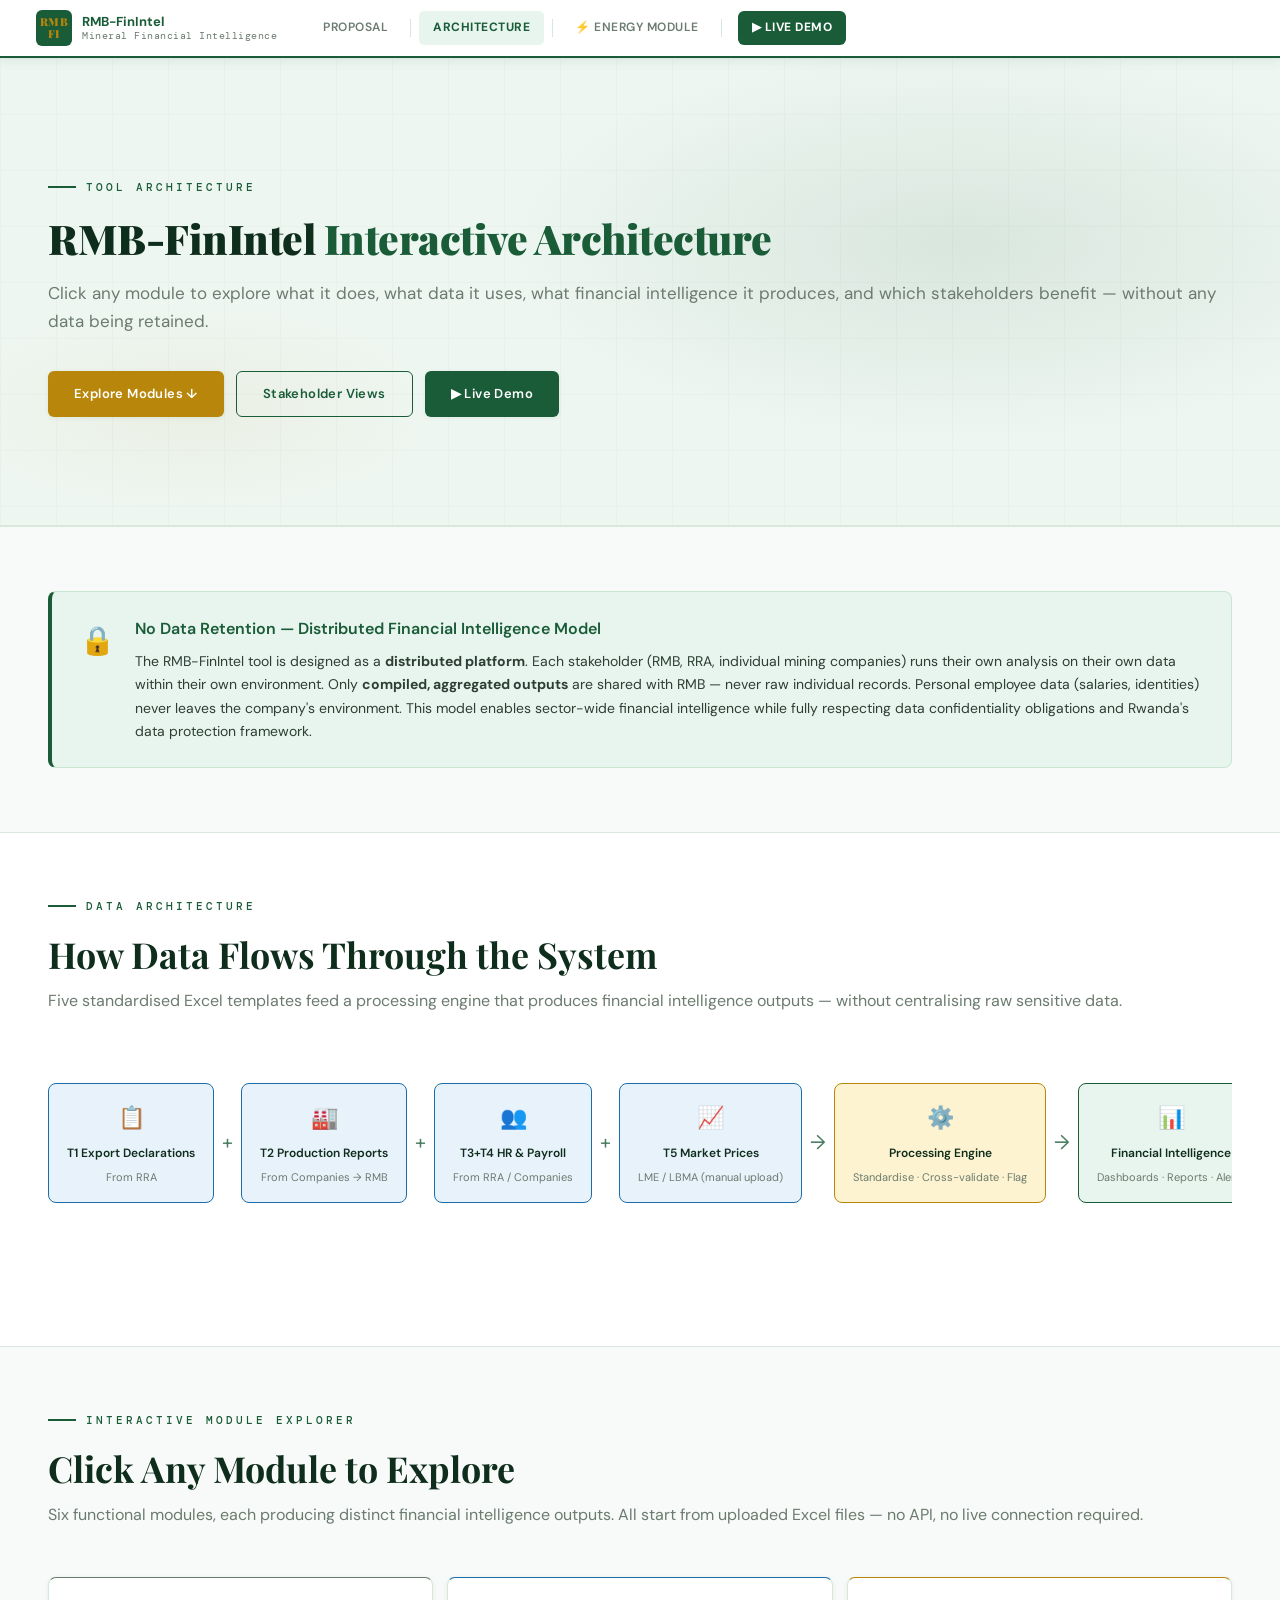
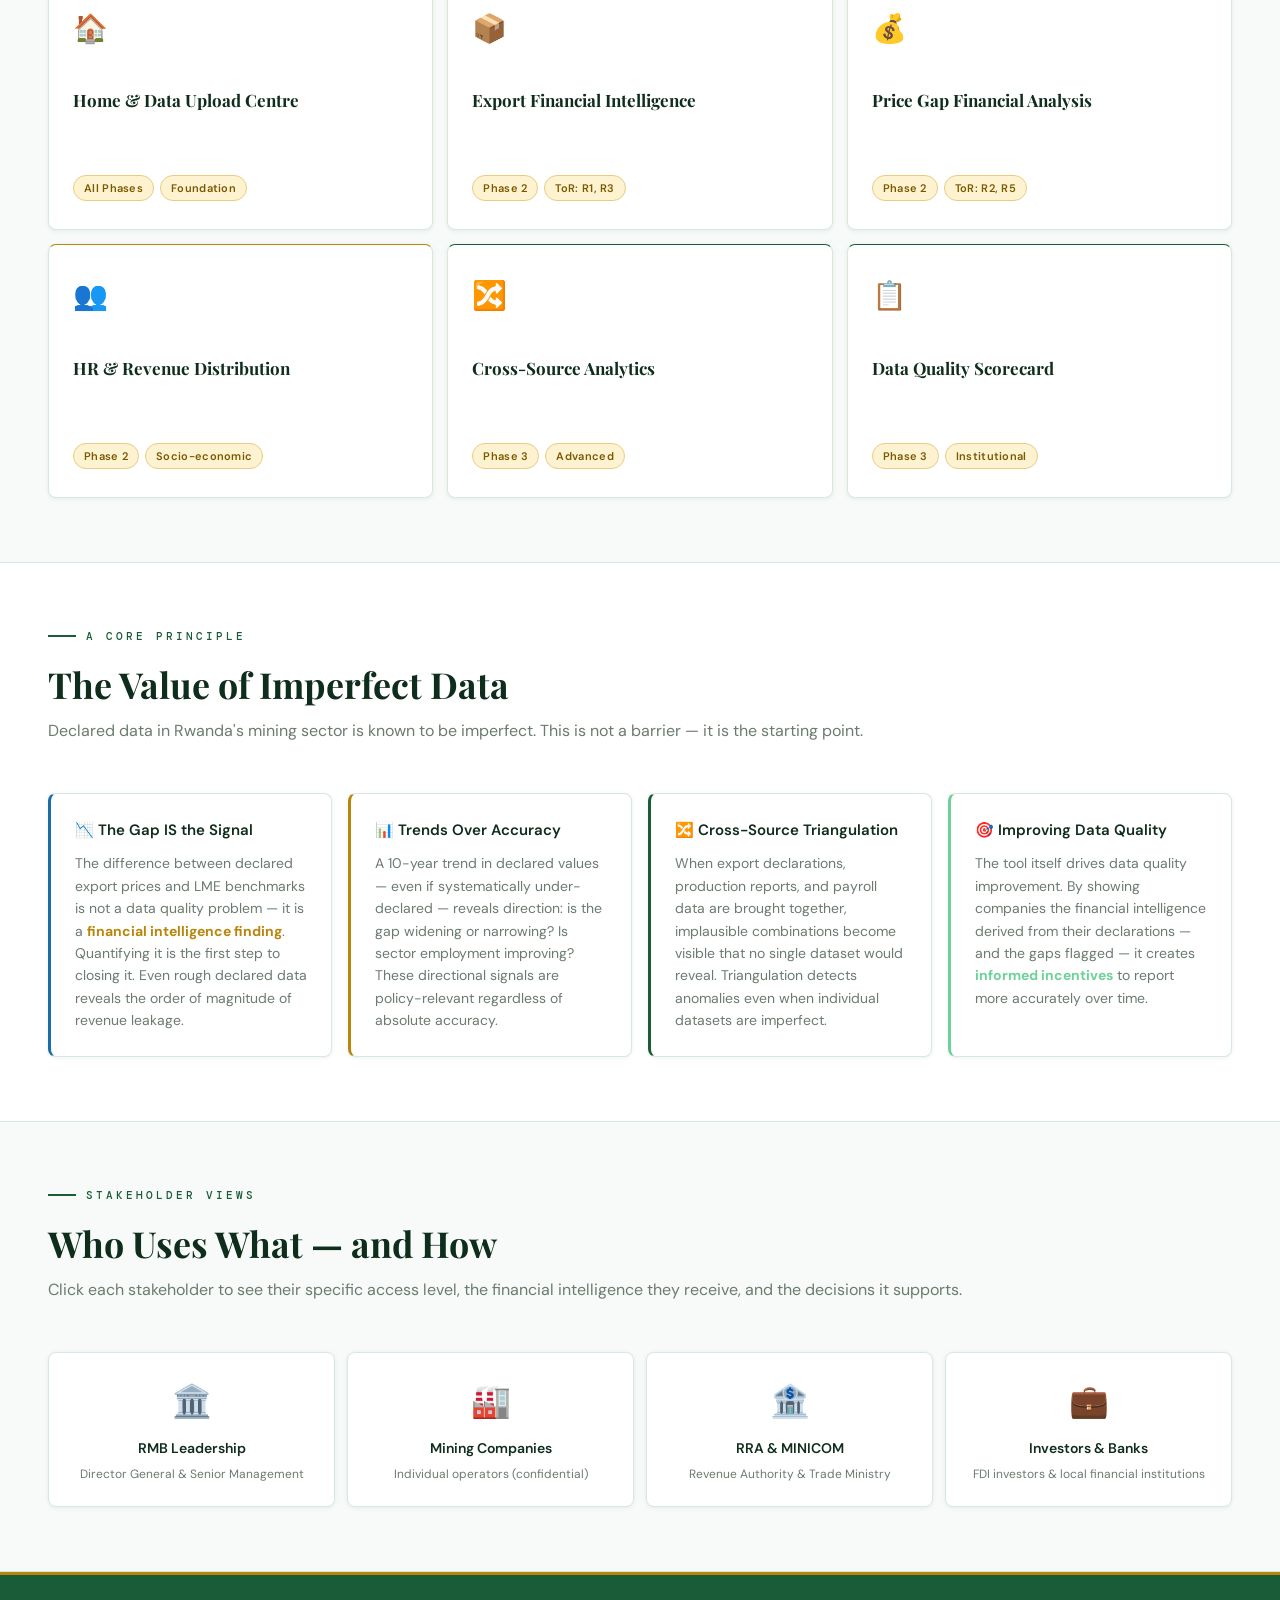
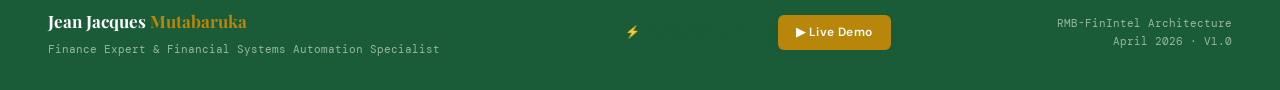
==== architecture.html @ bd7ffb4a "Add files via upload" ====
<!DOCTYPE html>
<html lang="en">
<head>
<meta charset="UTF-8">
<meta name="viewport" content="width=device-width, initial-scale=1.0">
<title>RMB-FinIntel — Tool Architecture</title>
<link rel="stylesheet" href="shared.css">
<style>
/* ── MODULE BRICKS ── */
.arch-intro { max-width: 700px; }
.modules-grid { display: grid; grid-template-columns: repeat(3,1fr); gap: 14px; }
.mod-brick {
  background: rgba(255,255,255,0.03);
  border: 1.5px solid rgba(255,255,255,0.08);
  border-radius: var(--radius); padding: 28px 24px;
  cursor: pointer; transition: all 0.25s; position: relative; overflow: hidden;
  border-top: 3px solid transparent;
}
.mod-brick:hover, .mod-brick.active {
  background: rgba(255,255,255,0.07);
  transform: translateY(-3px);
  box-shadow: 0 8px 28px rgba(0,0,0,0.3);
}
.mod-brick.active { border-color: var(--gold); border-top-color: var(--gold); }
.mod-brick .mod-icon { font-size: 28px; margin-bottom: 14px; display: block; }
.mod-brick .mod-num { font-family: var(--font-m); font-size: 10px; letter-spacing: 2px; color: rgba(255,255,255,0.35); margin-bottom: 8px; }
.mod-brick .mod-name { font-family: var(--font-d); font-size: 17px; font-weight: 700; margin-bottom: 10px; line-height: 1.2; }
.mod-brick .mod-short { font-size: 13px; color: rgba(255,255,255,0.55); line-height: 1.55; }
.mod-brick .mod-tags { display: flex; gap: 6px; flex-wrap: wrap; margin-top: 14px; }
/* phase colour tops */
.mod-brick.ph0 { border-top-color: var(--grey); }
.mod-brick.ph1 { border-top-color: #1B6CA8; }
.mod-brick.ph2 { border-top-color: var(--gold); }
.mod-brick.ph3 { border-top-color: var(--g-deep); }
.mod-brick.ph0:hover,.mod-brick.ph0.active { border-color: var(--grey); }
.mod-brick.ph1:hover,.mod-brick.ph1.active { border-color: #1B6CA8; }
.mod-brick.ph2:hover,.mod-brick.ph2.active { border-color: var(--gold); }
.mod-brick.ph3:hover,.mod-brick.ph3.active { border-color: var(--g-deep); }

/* Detail panel */
.detail-panel {
  background: rgba(255,255,255,0.04);
  border: 1px solid rgba(200,150,10,0.2);
  border-radius: var(--radius);
  padding: 36px 40px;
  margin-top: 20px;
  transition: all 0.3s;
  display: none;
}
.detail-panel.visible { display: block; animation: fadeIn 0.3s ease; }
.dp-header { display: flex; align-items: flex-start; gap: 20px; margin-bottom: 28px; }
.dp-icon { font-size: 40px; flex-shrink: 0; }
.dp-title-block {}
.dp-title { font-family: var(--font-d); font-size: 24px; font-weight: 700; margin-bottom: 6px; }
.dp-subtitle { font-size: 14px; color: rgba(255,255,255,0.5); }
.dp-grid { display: grid; grid-template-columns: 1fr 1fr; gap: 20px; margin-bottom: 24px; }
.dp-box { background: rgba(255,255,255,0.04); border-radius: 6px; padding: 20px; }
.dp-box-title { font-family: var(--font-m); font-size: 11px; letter-spacing: 1.5px; text-transform: uppercase; color: var(--gold); margin-bottom: 12px; }
.dp-box ul { list-style: none; }
.dp-box ul li { font-size: 14px; color: rgba(255,255,255,0.7); padding: 5px 0; border-bottom: 1px solid rgba(255,255,255,0.05); line-height: 1.5; }
.dp-box ul li::before { content: '→'; color: var(--gold); margin-right: 8px; font-size: 12px; }
.dp-box ul li:last-child { border: none; }
.dp-insight {
  background: rgba(200,150,10,0.08);
  border: 1px solid rgba(200,150,10,0.2);
  border-radius: 6px; padding: 18px 20px;
  font-size: 14px; line-height: 1.65; color: rgba(255,255,255,0.8);
  margin-bottom: 16px;
}
.dp-insight strong { color: var(--gold); }
.dp-accuracy-note {
  background: rgba(27,108,168,0.1);
  border: 1px solid rgba(27,108,168,0.25);
  border-radius: 6px; padding: 16px 20px;
  font-size: 13px; line-height: 1.6; color: rgba(255,255,255,0.7);
}
.dp-accuracy-note strong { color: #7EC8F0; }

/* Stakeholder section */
.stakeholders { display: grid; grid-template-columns: repeat(4,1fr); gap: 12px; margin-top: 40px; }
.sh-card {
  background: rgba(255,255,255,0.03);
  border: 1px solid rgba(255,255,255,0.07);
  border-radius: var(--radius); padding: 22px 18px;
  cursor: pointer; transition: all 0.22s; text-align: center;
}
.sh-card:hover { background: rgba(255,255,255,0.07); border-color: rgba(255,255,255,0.15); transform: translateY(-2px); }
.sh-card.sh-active { border-color: var(--gold); background: rgba(200,150,10,0.06); }
.sh-icon { font-size: 32px; margin-bottom: 10px; }
.sh-name { font-size: 14px; font-weight: 600; margin-bottom: 6px; }
.sh-role { font-size: 12px; color: rgba(255,255,255,0.45); line-height: 1.45; }
.sh-detail {
  display: none; margin-top: 16px;
  background: rgba(255,255,255,0.04);
  border: 1px solid rgba(255,255,255,0.08);
  border-radius: var(--radius); padding: 24px 28px;
}
.sh-detail.visible { display: grid; grid-template-columns: 1fr 1fr; gap: 20px; animation: fadeIn 0.3s; }
.sh-detail-box { }
.sh-detail-title { font-family: var(--font-m); font-size: 11px; letter-spacing: 1.5px; text-transform: uppercase; color: rgba(255,255,255,0.4); margin-bottom: 10px; }
.sh-detail-list { list-style: none; }
.sh-detail-list li { font-size: 14px; color: rgba(255,255,255,0.72); padding: 5px 0; border-bottom: 1px solid rgba(255,255,255,0.05); }
.sh-detail-list li::before { content: '✓'; color: #6FD19A; margin-right: 8px; font-size: 12px; }
.sh-detail-list li:last-child { border: none; }

/* No data retention banner */
.no-retention {
  background: linear-gradient(135deg, rgba(26,92,56,0.2) 0%, rgba(200,150,10,0.08) 100%);
  border: 1px solid rgba(26,92,56,0.4);
  border-left: 4px solid #6FD19A;
  border-radius: var(--radius); padding: 24px 28px;
  display: flex; gap: 20px; align-items: flex-start;
}
.nr-icon { font-size: 28px; flex-shrink: 0; margin-top: 2px; }
.nr-title { font-size: 16px; font-weight: 600; margin-bottom: 8px; color: #6FD19A; }
.nr-text { font-size: 14px; color: rgba(255,255,255,0.72); line-height: 1.65; }

/* Data flow diagram */
.flow-diagram {
  display: flex; align-items: center; gap: 0;
  overflow-x: auto; padding: 20px 0;
}
.flow-node {
  background: rgba(255,255,255,0.04);
  border: 1px solid rgba(255,255,255,0.1);
  border-radius: var(--radius); padding: 16px 18px;
  text-align: center; min-width: 130px; flex-shrink: 0;
  cursor: default;
}
.flow-node.fn-source { border-color: #1B6CA8; background: rgba(27,108,168,0.1); }
.flow-node.fn-engine { border-color: var(--gold); background: rgba(200,150,10,0.1); }
.flow-node.fn-output { border-color: var(--g-deep); background: rgba(26,92,56,0.15); }
.flow-node .fn-icon { font-size: 22px; margin-bottom: 8px; }
.flow-node .fn-label { font-size: 12px; font-weight: 600; margin-bottom: 4px; }
.flow-node .fn-sub { font-size: 11px; color: rgba(255,255,255,0.45); }
.flow-arrow { font-size: 20px; color: var(--gold); padding: 0 8px; flex-shrink: 0; opacity: 0.6; }

@media(max-width:860px){
  .modules-grid{grid-template-columns:1fr 1fr;}
  .dp-grid{grid-template-columns:1fr;}
  .stakeholders{grid-template-columns:1fr 1fr;}
  .sh-detail.visible{grid-template-columns:1fr;}
}
@media(max-width:560px){
  .modules-grid{grid-template-columns:1fr;}
  .stakeholders{grid-template-columns:1fr 1fr;}
}

/* Light theme overrides */
.mod-brick { background: #FFFFFF; border: 1.5px solid var(--border-lt); box-shadow: var(--shadow-sm); }
.mod-brick:hover, .mod-brick.active { background: var(--g-xpale); box-shadow: var(--shadow-md); }
.mod-brick.ph0 { border-top-color: var(--text-muted); }
.mod-brick.ph1 { border-top-color: var(--blue); }
.mod-brick.ph2 { border-top-color: var(--gold); }
.mod-brick.ph3 { border-top-color: var(--g-deep); }
.mod-brick.ph1.active, .mod-brick.ph1:hover { border-color: var(--blue); }
.mod-brick.ph2.active, .mod-brick.ph2:hover { border-color: var(--gold); }
.mod-brick.ph3.active, .mod-brick.ph3:hover { border-color: var(--g-deep); }
.mod-num { color: var(--text-light); }
.mod-name { color: var(--text-head); }
.mod-short { color: var(--text-muted); }
.detail-panel { background: #FFFFFF; border: 1px solid var(--border-md); box-shadow: var(--shadow-md); }
.dp-title { color: var(--text-head); }
.dp-subtitle { color: var(--text-muted); }
.dp-box { background: var(--surface-1); }
.dp-box-title { color: var(--g-deep); }
.dp-box ul li { color: var(--text-body); border-bottom: 1px solid var(--border-lt); }
.dp-box ul li::before { color: var(--g-deep); }
.dp-insight { background: var(--gold-pale); border: 1px solid #E8CC80; color: var(--text-body); }
.dp-insight strong { color: #7A5800; }
.dp-accuracy-note { background: var(--blue-lt); border: 1px solid #B8D4EE; color: var(--text-body); }
.dp-accuracy-note strong { color: var(--blue); }
.sh-card { background: #FFFFFF; border: 1px solid var(--border-lt); box-shadow: var(--shadow-sm); }
.sh-card:hover { background: var(--g-xpale); border-color: var(--g-lt); }
.sh-card.sh-active { border-color: var(--g-deep); background: var(--g-pale); }
.sh-name { color: var(--text-head); }
.sh-role { color: var(--text-muted); }
.sh-detail { background: #FFFFFF; border: 1px solid var(--border-md); box-shadow: var(--shadow-md); }
.sh-detail-title { color: var(--text-muted); }
.sh-detail-list li { color: var(--text-body); border-bottom: 1px solid var(--border-lt); }
.sh-detail-list li::before { color: var(--g-deep); }
.no-retention { background: var(--g-pale); border: 1px solid var(--g-lt); border-left: 4px solid var(--g-deep); }
.nr-title { color: var(--g-deep); }
.nr-text { color: var(--text-body); }
.flow-node { background: #FFFFFF; border: 1px solid var(--border-lt); }
.flow-node.fn-source { border-color: var(--blue); background: var(--blue-lt); }
.flow-node.fn-engine { border-color: var(--gold); background: var(--gold-lt); }
.flow-node.fn-output { border-color: var(--g-deep); background: var(--g-pale); }
.flow-node .fn-label { color: var(--text-head); }
.flow-node .fn-sub { color: var(--text-muted); }
.flow-arrow { color: var(--g-deep); opacity: 0.8; }
.int-step { background: #FFFFFF; border: 1px solid var(--border-lt); }
.int-step:hover { background: var(--g-xpale); }
.int-step-num { color: var(--g-deep); }
.int-step-title { color: var(--text-head); }
.int-step-desc { color: var(--text-muted); }

</style>
</head>
<body>

<nav class="rmb-nav">
  <div class="nav-logo-block">
    <div class="nav-logo">RMB<br>FI</div>
    <div class="nav-brand-text">
      <div class="nav-brand-main">RMB-FinIntel</div>
      <div class="nav-brand-sub">Mineral Financial Intelligence</div>
    </div>
  </div>
  <div class="nav-links">
    <a href="index.html">Proposal</a>
    <div class="nav-divider"></div>
    <a href="architecture.html" class="active">Architecture</a>
    <div class="nav-divider"></div>
    <a href="energy.html">⚡ Energy Module</a>
    <div class="nav-divider"></div>
    <a href="demo.html" class="nav-demo">▶ Live Demo</a>
  </div>
</nav>

<div class="page-wrap">

<!-- HERO -->
<div class="hero" style="min-height:52vh">
  <div class="hero-bg-mesh"></div>
  <div class="hero-grid"></div>
  <div class="hero-content">
    <div class="eyebrow fade-up au-1">Tool Architecture</div>
    <h1 class="hero-title fade-up au-2">RMB-FinIntel <span class="accent">Interactive Architecture</span></h1>
    <p class="hero-lead fade-up au-3">Click any module to explore what it does, what data it uses, what financial intelligence it produces, and which stakeholders benefit — without any data being retained.</p>
    <div style="display:flex;gap:12px;flex-wrap:wrap" class="fade-up au-4">
      <a href="#modules" class="btn btn-gold">Explore Modules ↓</a>
      <a href="#stakeholders" class="btn btn-outline">Stakeholder Views</a>
      <a href="demo.html" class="btn btn-green">▶ Live Demo</a>
    </div>
  </div>
</div>

<!-- NO DATA RETENTION PRINCIPLE -->
<section class="section section-alt" id="principle">
  <div class="no-retention">
    <div class="nr-icon">🔒</div>
    <div>
      <div class="nr-title">No Data Retention — Distributed Financial Intelligence Model</div>
      <div class="nr-text">The RMB-FinIntel tool is designed as a <strong>distributed platform</strong>. Each stakeholder (RMB, RRA, individual mining companies) runs their own analysis on their own data within their own environment. Only <strong>compiled, aggregated outputs</strong> are shared with RMB — never raw individual records. Personal employee data (salaries, identities) never leaves the company's environment. This model enables sector-wide financial intelligence while fully respecting data confidentiality obligations and Rwanda's data protection framework.</div>
    </div>
  </div>
</section>

<!-- DATA FLOW -->
<section class="section" id="dataflow">
  <div class="eyebrow">Data Architecture</div>
  <h2 class="section-title">How Data Flows Through the System</h2>
  <p class="section-lead">Five standardised Excel templates feed a processing engine that produces financial intelligence outputs — without centralising raw sensitive data.</p>
  <div class="flow-diagram">
    <div class="flow-node fn-source"><div class="fn-icon">📋</div><div class="fn-label">T1 Export Declarations</div><div class="fn-sub">From RRA</div></div>
    <div class="flow-arrow">+</div>
    <div class="flow-node fn-source"><div class="fn-icon">🏭</div><div class="fn-label">T2 Production Reports</div><div class="fn-sub">From Companies → RMB</div></div>
    <div class="flow-arrow">+</div>
    <div class="flow-node fn-source"><div class="fn-icon">👥</div><div class="fn-label">T3+T4 HR & Payroll</div><div class="fn-sub">From RRA / Companies</div></div>
    <div class="flow-arrow">+</div>
    <div class="flow-node fn-source"><div class="fn-icon">📈</div><div class="fn-label">T5 Market Prices</div><div class="fn-sub">LME / LBMA (manual upload)</div></div>
    <div class="flow-arrow">→</div>
    <div class="flow-node fn-engine"><div class="fn-icon">⚙️</div><div class="fn-label">Processing Engine</div><div class="fn-sub">Standardise · Cross-validate · Flag</div></div>
    <div class="flow-arrow">→</div>
    <div class="flow-node fn-output"><div class="fn-icon">📊</div><div class="fn-label">Financial Intelligence</div><div class="fn-sub">Dashboards · Reports · Alerts</div></div>
  </div>
  <p style="margin-top:16px;font-size:13px;color:rgba(255,255,255,0.4);font-family:var(--font-m)">Note: Data is accepted as declared — including known inaccuracies. The gap between declared and estimated values is itself a key financial intelligence signal.</p>
</section>

<!-- MODULES -->
<section class="section section-alt" id="modules">
  <div class="eyebrow">Interactive Module Explorer</div>
  <h2 class="section-title">Click Any Module to Explore</h2>
  <p class="section-lead">Six functional modules, each producing distinct financial intelligence outputs. All start from uploaded Excel files — no API, no live connection required.</p>

  <div class="modules-grid" id="mod-grid"></div>
  <div class="detail-panel" id="detail-panel">
    <div class="dp-header">
      <div class="dp-icon" id="dp-icon"></div>
      <div class="dp-title-block">
        <div class="dp-title" id="dp-title"></div>
        <div class="dp-subtitle" id="dp-subtitle"></div>
      </div>
    </div>
    <div class="dp-insight" id="dp-insight"></div>
    <div class="dp-grid" id="dp-grid"></div>
    <div class="dp-accuracy-note" id="dp-accuracy"></div>
  </div>
</section>

<!-- IMPERFECT DATA VALUE -->
<section class="section" id="imperfect">
  <div class="eyebrow">A Core Principle</div>
  <h2 class="section-title">The Value of Imperfect Data</h2>
  <p class="section-lead">Declared data in Rwanda's mining sector is known to be imperfect. This is not a barrier — it is the starting point.</p>
  <div style="display:grid;grid-template-columns:repeat(auto-fill,minmax(280px,1fr));gap:16px">
    <div class="card" style="border-left:3px solid #1B6CA8">
      <div class="card-title">📉 The Gap IS the Signal</div>
      <div class="card-body">The difference between declared export prices and LME benchmarks is not a data quality problem — it is a <strong style="color:var(--gold)">financial intelligence finding</strong>. Quantifying it is the first step to closing it. Even rough declared data reveals the order of magnitude of revenue leakage.</div>
    </div>
    <div class="card" style="border-left:3px solid var(--gold)">
      <div class="card-title">📊 Trends Over Accuracy</div>
      <div class="card-body">A 10-year trend in declared values — even if systematically under-declared — reveals direction: is the gap widening or narrowing? Is sector employment improving? These directional signals are policy-relevant regardless of absolute accuracy.</div>
    </div>
    <div class="card" style="border-left:3px solid var(--g-deep)">
      <div class="card-title">🔀 Cross-Source Triangulation</div>
      <div class="card-body">When export declarations, production reports, and payroll data are brought together, implausible combinations become visible that no single dataset would reveal. Triangulation detects anomalies even when individual datasets are imperfect.</div>
    </div>
    <div class="card" style="border-left:3px solid #6FD19A">
      <div class="card-title">🎯 Improving Data Quality</div>
      <div class="card-body">The tool itself drives data quality improvement. By showing companies the financial intelligence derived from their declarations — and the gaps flagged — it creates <strong style="color:#6FD19A">informed incentives</strong> to report more accurately over time.</div>
    </div>
  </div>
</section>

<!-- STAKEHOLDERS -->
<section class="section section-alt" id="stakeholders">
  <div class="eyebrow">Stakeholder Views</div>
  <h2 class="section-title">Who Uses What — and How</h2>
  <p class="section-lead">Click each stakeholder to see their specific access level, the financial intelligence they receive, and the decisions it supports.</p>
  <div class="stakeholders" id="sh-grid"></div>
  <div class="sh-detail" id="sh-detail"></div>
</section>

<!-- FOOTER -->
<footer class="rmb-footer">
  <div>
    <div class="footer-brand">Jean Jacques <span>Mutabaruka</span></div>
    <div class="footer-meta" style="margin-top:5px">Finance Expert &amp; Financial Systems Automation Specialist</div>
  </div>
  <div style="display:flex;gap:12px;align-items:center;flex-wrap:wrap">
    <a href="energy.html" class="btn btn-outline" style="font-size:12px;padding:8px 18px">⚡ Energy Module →</a>
    <a href="demo.html" class="btn btn-gold" style="font-size:12px;padding:8px 18px">▶ Live Demo</a>
  </div>
  <div class="footer-meta" style="text-align:right">RMB-FinIntel Architecture<br>April 2026 · V1.0</div>
</footer>
</div>

<script>
// ── MODULE DATA ──
const modules = [
  {
    id:'m0', ph:'ph0', icon:'🏠', num:'MODULE 0', name:'Home & Data Upload Centre', short:'Control panel — upload templates, configure salary bands, load demo data',
    tags:['All Phases','Foundation'],
    subtitle:'The gateway to all financial intelligence — validate your data before any analysis begins',
    insight:'<strong>Why this matters:</strong> A structured upload centre with immediate validation transforms ad-hoc data sharing into a disciplined, auditable process. Every dataset uploaded generates a validation report — creating an institutional record of data quality over time.',
    tasks:['5 standardised Excel template uploaders (T1–T5)','Immediate column validation and date format checking','Salary band configuration table (dynamic per year)','Session summary: companies detected, date range, completeness %','🧪 Load Demo Data — full tool explorable without real files'],
    outputs:['Validation status per template (✅/⚠️/❌)','Data completeness scorecard','Session summary dashboard'],
    accuracy:'<strong>Data quality principle:</strong> The tool accepts data as declared. Validation checks structure and format — not the accuracy of values. Inaccurate but structured data is processed and its imperfections are surfaced as financial intelligence signals in subsequent modules.'
  },
  {
    id:'m1', ph:'ph1', icon:'📦', num:'MODULE 1', name:'Export Financial Intelligence', short:'10-year volume & value trends, destination analysis, production vs. export reconciliation',
    tags:['Phase 2','ToR: R1, R3'],
    subtitle:'Track what Rwanda exports, to whom, at what value — and spot what does not add up',
    insight:'<strong>Key financial intelligence:</strong> By aggregating declared export shipments over 10 years, this module reveals structural patterns invisible in any single year — concentration risk (too dependent on one buyer or market), seasonal anomalies, and the trajectory of export revenues per mineral.',
    tasks:['Volume trend charts by product (monthly, 10-year)','Export value trend with implied unit price calculation','Destination analysis: country concentration (HHI index)','Top 5 buyers per mineral product','Production vs. export reconciliation (gap detection)'],
    outputs:['Export volume & value dashboard','Buyer concentration index per mineral','Production-export gap table (anomaly flag)','10-year trend summary per product'],
    accuracy:'<strong>On declared data:</strong> Export volumes and values are declared by exporters. Under-declaration is common. However, the <em>trend</em> in declared values is still informative — a declining trend in declared unit prices relative to LME is a consistent signal regardless of absolute accuracy.'
  },
  {
    id:'m2', ph:'ph2', icon:'💰', num:'MODULE 2', name:'Price Gap Financial Analysis', short:'Rwanda export price vs. LME/LBMA benchmarks — the revenue leakage detector',
    tags:['Phase 2','ToR: R2, R5'],
    subtitle:'The single most strategic module — quantifies the gap between what Rwanda earns and what it should earn',
    insight:'<strong>Strategic financial intelligence:</strong> For each mineral and each month over 10 years, this module plots Rwanda\'s average declared export price against the LME/LBMA benchmark. The gap area — shaded in amber — represents potential revenue not captured. Even with imperfect declared data, the <em>order of magnitude</em> of this gap informs: royalty calibration, offtake negotiation strategy, and transfer pricing investigation priorities.',
    tasks:['Dual-line chart: Rwanda price vs. LME/LBMA per product','Gap shading (amber) with monthly USD/unit difference','Cumulative revenue impact calculation over selected period','Legitimate deduction modelling (TC/RC, transport, penalties)','Residual unexplained gap trend — the key investigation signal'],
    outputs:['Price gap dashboard per mineral','Monthly gap table with revenue impact estimate','Trend analysis: is the gap narrowing or widening?','Cumulative estimated revenue forgone over 10 years'],
    accuracy:'<strong>On benchmarking:</strong> LME/LBMA prices are loaded via manual Excel upload (T5). The comparison uses declared export values — known to be imperfect. The gap analysis therefore gives a <em>minimum estimate</em> of revenue forgone. The true gap is likely larger. This is explicitly noted in all outputs.'
  },
  {
    id:'m3', ph:'ph2', icon:'👥', num:'MODULE 3', name:'HR & Revenue Distribution', short:'Salary bands, payroll analysis, added-value distribution across the sector',
    tags:['Phase 2','Socio-economic'],
    subtitle:'How mining revenues distribute across workers — and what this tells us about sector quality and inequality',
    insight:'<strong>Policy financial intelligence:</strong> By distributing employees into dynamic salary bands (configurable per year to reflect minimum wage changes), this module reveals: whether sector employment is concentrated in low-pay categories, how much of export revenues flows to employees vs. government vs. residual profit, and whether the sector is improving as an employer over time. These are critical inputs for investment incentive design and social licence policy.',
    tasks:['Dynamic salary band configuration (per-year thresholds)','Employee count distribution by band per year','Gross/net salary, tax, and social security by band','Year-over-year band distribution evolution','Added value waterfall: export revenue → payroll → taxes → residual'],
    outputs:['Salary band distribution dashboard (per year, per company)','Payroll as % of export revenues over time','Revenue distribution waterfall chart','Employment quality index vs. national average','Inequality indicator: top band % of total payroll'],
    accuracy:'<strong>On payroll data:</strong> Declared payroll figures are monthly filings to RRA. They may under-represent informal or contract workers. However, the band distribution of declared employees is sufficient to reveal structural inequality patterns and track improvement over multiple years.'
  },
  {
    id:'m4', ph:'ph3', icon:'🔀', num:'MODULE 4', name:'Cross-Source Analytics', short:'Triangulating export, production, and HR data to surface structural anomalies',
    tags:['Phase 3','Advanced'],
    subtitle:'Where the real financial intelligence emerges — from combining data streams no single dataset can reveal',
    insight:'<strong>Advanced financial intelligence:</strong> When export declarations (T1), production reports (T2), and payroll data (T3) are brought together, implausible combinations become visible. A company declaring 500 tonnes of concentrate exported but only 200 tonnes produced; payroll implying 500 employees at average salary S but headcount declaration showing 200 — these are not definitive fraud indicators, but they are <em>prioritised investigation leads</em>. This module generates a ranked anomaly list.',
    tasks:['Revenue per employee ratio (by company, over time)','Export vs. production reconciliation per company','Payroll-headcount consistency cross-check','Sector concentration index (top 3 companies % of total)','Seasonal export pattern heatmap','Multi-source anomaly flag with confidence score'],
    outputs:['Anomaly report with ranked flags (not accusations — investigation leads)','Company concentration index over time','Seasonal pattern heatmap','Revenue per employee benchmark comparison'],
    accuracy:'<strong>On anomaly flagging:</strong> Flags are generated by statistical rules — values outside 2 standard deviations from peer group or year-on-year change exceeding defined thresholds. Every flag includes a confidence score and explicit note that it requires human investigation before any conclusion.'
  },
  {
    id:'m5', ph:'ph3', icon:'📋', num:'MODULE 5', name:'Data Quality Scorecard', short:'Per-company, per-year data quality grading — tracks improvement over time',
    tags:['Phase 3','Institutional'],
    subtitle:'The tool that makes itself obsolete — by driving systematic improvement in sector data quality',
    insight:'<strong>Institutional financial intelligence:</strong> Perhaps the most institutionally valuable module. By scoring every company\'s submission quality across four dimensions (completeness, internal consistency, cross-source consistency, year-on-year plausibility), this module creates a <em>ranked data quality register</em>. Companies with consistently poor scores become audit priorities. The sector-wide trend in data quality is the ultimate measure of the financial intelligence function\'s institutional impact.',
    tasks:['Completeness score: % of required fields populated','Internal consistency: do totals add up within submission?','Cross-source consistency: does this match other data sources?','Year-on-year plausibility: are changes within normal ranges?','Overall data quality grade (A–E) per company per year'],
    outputs:['Company data quality leaderboard','Sector-wide data quality trend over time','Priority improvement recommendations (auto-generated)','Improvement tracker: before vs. after function launch'],
    accuracy:'<strong>The meta-purpose:</strong> This module exists precisely because data is imperfect. Its purpose is not to penalise companies but to <em>measure and drive improvement</em>. The financial intelligence function succeeds when this scorecard shows consistent upward trends — meaning declared data is becoming more reliable year by year.'
  },
];

const grid=document.getElementById('mod-grid'), panel=document.getElementById('detail-panel');
let activeMod=null;

modules.forEach(m=>{
  const el=document.createElement('div');
  el.className=`mod-brick ${m.ph}`; el.dataset.id=m.id;
  el.innerHTML=`
    <span class="mod-icon">${m.icon}</span>
    <div class="mod-num">${m.num}</div>
    <div class="mod-name">${m.name}</div>
    <p class="mod-short">${m.short}</p>
    <div class="mod-tags">${m.tags.map(t=>`<span class="badge badge-gold">${t}</span>`).join('')}</div>`;
  el.addEventListener('click',()=>{
    document.querySelectorAll('.mod-brick').forEach(b=>b.classList.remove('active'));
    if(activeMod===m.id){ panel.classList.remove('visible'); activeMod=null; return; }
    el.classList.add('active'); activeMod=m.id;
    document.getElementById('dp-icon').textContent=m.icon;
    document.getElementById('dp-title').textContent=m.name;
    document.getElementById('dp-subtitle').textContent=m.subtitle;
    document.getElementById('dp-insight').innerHTML=m.insight;
    document.getElementById('dp-grid').innerHTML=`
      <div class="dp-box"><div class="dp-box-title">Key Tasks</div><ul>${m.tasks.map(t=>`<li>${t}</li>`).join('')}</ul></div>
      <div class="dp-box"><div class="dp-box-title">Financial Intelligence Outputs</div><ul>${m.outputs.map(o=>`<li>${o}</li>`).join('')}</ul></div>`;
    document.getElementById('dp-accuracy').innerHTML=m.accuracy;
    panel.classList.add('visible');
    setTimeout(()=>panel.scrollIntoView({behavior:'smooth',block:'nearest'}),100);
  });
  grid.appendChild(el);
});

// ── STAKEHOLDERS ──
const stakeholders=[
  {
    icon:'🏛️', name:'RMB Leadership', role:'Director General & Senior Management',
    access:['Executive dashboard (read-only)','Quarterly market intelligence reports','Sector-wide anomaly summary','Annual market outlook'],
    decisions:['Royalty and fiscal policy calibration','Sector investment attraction priorities','Regulatory inspection scheduling','Inter-ministerial briefings']
  },
  {
    icon:'🏭', name:'Mining Companies', role:'Individual operators (confidential)',
    access:['Own data analysis only (no other company data visible)','Own salary band distribution','Own export price vs. LME comparison','Own data quality score'],
    decisions:['Internal pricing improvement','Workforce compensation benchmarking','Data quality improvement actions','Investment planning inputs']
  },
  {
    icon:'🏦', name:'RRA & MINICOM', role:'Revenue Authority & Trade Ministry',
    access:['Sector-level aggregated outputs only','Cross-source consistency flags (no raw data)','Export destination diversification analysis','Payroll tax contribution trends'],
    decisions:['Tax compliance risk prioritisation','Trade policy alignment','Export certification efficiency','Sector fiscal contribution monitoring']
  },
  {
    icon:'💼', name:'Investors & Banks', role:'FDI investors & local financial institutions',
    access:['Public investor intelligence hub (curated)','Sector risk profiles (anonymised companies)','ESG compliance status','Market outlook and price scenarios'],
    decisions:['Investment entry/exit decisions','Mining project financing terms','ESG-linked instrument eligibility','Local bank credit risk assessment']
  },
];

const shgrid=document.getElementById('sh-grid'), shdetail=document.getElementById('sh-detail');
let activeSh=null;
stakeholders.forEach((s,i)=>{
  const el=document.createElement('div'); el.className='sh-card';
  el.innerHTML=`<div class="sh-icon">${s.icon}</div><div class="sh-name">${s.name}</div><div class="sh-role">${s.role}</div>`;
  el.addEventListener('click',()=>{
    document.querySelectorAll('.sh-card').forEach(c=>c.classList.remove('sh-active'));
    if(activeSh===i){ shdetail.classList.remove('visible'); activeSh=null; return; }
    el.classList.add('sh-active'); activeSh=i;
    shdetail.classList.add('visible');
    shdetail.innerHTML=`
      <div class="sh-detail-box"><div class="sh-detail-title">Financial Intelligence Access</div><ul class="sh-detail-list">${s.access.map(a=>`<li>${a}</li>`).join('')}</ul></div>
      <div class="sh-detail-box"><div class="sh-detail-title">Decisions Supported</div><ul class="sh-detail-list">${s.decisions.map(d=>`<li>${d}</li>`).join('')}</ul></div>`;
    setTimeout(()=>shdetail.scrollIntoView({behavior:'smooth',block:'nearest'}),100);
  });
  shgrid.appendChild(el);
});
</script>
<script src="nav.js"></script>
</body>
</html>
---- shared.css ----
/* ============================================================
   RMB-FinIntel Shared Stylesheet — shared.css  V1.1
   Light professional theme — RMB green + gold accents
   ============================================================ */

@import url('https://fonts.googleapis.com/css2?family=Playfair+Display:wght@400;700;900&family=DM+Sans:ital,wght@0,300;0,400;0,500;0,600;1,300&family=DM+Mono:wght@400;500&display=swap');

:root {
  --g-deep:     #1A5C38;
  --g-mid:      #256B44;
  --g-lt:       #C8E6D2;
  --g-pale:     #E8F5EE;
  --g-xpale:    #F2FAF5;
  --gold:       #B8860B;
  --gold-lt:    #FDF3D0;
  --gold-pale:  #FFFAEC;
  --blue:       #1B6CA8;
  --blue-lt:    #E8F2FB;
  --red:        #C00000;
  --red-lt:     #FDECEA;
  --page-bg:    #FFFFFF;
  --surface-1:  #F7FAF8;
  --surface-2:  #EEF6F1;
  --surface-3:  #1A5C38;
  --text-head:  #0F2D1C;
  --text-body:  #2D3E35;
  --text-muted: #6B7B6F;
  --text-light: #9EB0A4;
  --border-lt:  #D8E8DC;
  --border-md:  #B2CDB9;
  --font-d: 'Playfair Display', Georgia, serif;
  --font-b: 'DM Sans', sans-serif;
  --font-m: 'DM Mono', monospace;
  --nav-h:  58px;
  --radius: 8px;
  --shadow-sm: 0 1px 4px rgba(26,92,56,0.08);
  --shadow-md: 0 4px 16px rgba(26,92,56,0.12);
  --shadow-lg: 0 8px 32px rgba(26,92,56,0.14);
}

*, *::before, *::after { box-sizing: border-box; margin: 0; padding: 0; }
html { scroll-behavior: smooth; font-size: 16px; }
body { font-family: var(--font-b); background: var(--page-bg); color: var(--text-body); overflow-x: hidden; line-height: 1.65; }
::-webkit-scrollbar { width: 5px; }
::-webkit-scrollbar-track { background: var(--surface-1); }
::-webkit-scrollbar-thumb { background: var(--g-deep); border-radius: 3px; }
::selection { background: rgba(26,92,56,0.15); }

/* NAV */
.rmb-nav {
  position: fixed; top: 0; left: 0; right: 0; z-index: 200;
  height: var(--nav-h); background: rgba(255,255,255,0.97);
  backdrop-filter: blur(12px); border-bottom: 2px solid var(--g-deep);
  box-shadow: 0 2px 12px rgba(26,92,56,0.1);
  display: flex; align-items: center; padding: 0 36px; gap: 0;
}
.nav-logo-block { display: flex; align-items: center; gap: 10px; margin-right: 32px; flex-shrink: 0; }
.nav-logo { width: 36px; height: 36px; background: var(--g-deep); border-radius: 6px; display: flex; align-items: center; justify-content: center; font-family: var(--font-d); font-weight: 900; font-size: 11px; color: var(--gold); letter-spacing: 0.3px; line-height: 1.1; text-align: center; }
.nav-brand-text { line-height: 1.2; }
.nav-brand-main { font-size: 13px; font-weight: 700; color: var(--g-deep); }
.nav-brand-sub  { font-size: 10px; color: var(--text-muted); font-family: var(--font-m); letter-spacing: 0.5px; }
.nav-links { display: flex; align-items: center; gap: 2px; flex: 1; }
.nav-links a { font-size: 12px; font-weight: 600; letter-spacing: 0.5px; text-transform: uppercase; color: var(--text-muted); text-decoration: none; padding: 7px 14px; border-radius: 5px; transition: all 0.2s; white-space: nowrap; }
.nav-links a:hover { color: var(--g-deep); background: var(--g-pale); }
.nav-links a.active { color: var(--g-deep); background: var(--g-pale); font-weight: 700; }
.nav-links a.nav-demo { background: var(--g-deep); color: #FFFFFF; font-weight: 700; margin-left: 8px; border-radius: 6px; }
.nav-links a.nav-demo:hover { background: var(--g-mid); }
.nav-divider { width: 1px; height: 18px; background: var(--border-lt); margin: 0 6px; }

/* PAGE */
.page-wrap { padding-top: var(--nav-h); min-height: 100vh; }

/* HERO */
.hero { position: relative; overflow: hidden; padding: 60px 48px 48px; display: flex; flex-direction: column; justify-content: center; background: var(--surface-2); border-bottom: 1px solid var(--border-lt); }
.hero-bg-mesh { position: absolute; inset: 0; pointer-events: none; background: radial-gradient(ellipse 55% 65% at 75% 40%, rgba(26,92,56,0.1) 0%, transparent 65%), radial-gradient(ellipse 35% 40% at 15% 75%, rgba(184,134,11,0.06) 0%, transparent 55%); }
.hero-grid { position: absolute; inset: 0; opacity: 0.025; background-image: linear-gradient(rgba(26,92,56,1) 1px, transparent 1px), linear-gradient(90deg, rgba(26,92,56,1) 1px, transparent 1px); background-size: 56px 56px; }
.hero-content { position: relative; z-index: 2; width: 100%; }
.eyebrow { font-family: var(--font-m); font-size: 11px; letter-spacing: 3px; text-transform: uppercase; color: var(--g-deep); display: flex; align-items: center; gap: 10px; margin-bottom: 20px; font-weight: 500; }
.eyebrow::before { content: ''; width: 28px; height: 2px; background: var(--g-deep); flex-shrink: 0; }
.hero-title { font-family: var(--font-d); font-size: clamp(28px,3.2vw,42px); font-weight: 900; line-height: 1.1; letter-spacing: -0.5px; margin-bottom: 18px; color: var(--text-head); white-space: nowrap; }
.hero-title .accent { color: var(--g-deep); }
.hero-lead { font-size: 17px; color: var(--text-muted); font-weight: 400; margin-bottom: 36px; }
.hero-meta { font-family: var(--font-m); font-size: 12px; color: var(--text-light); margin-bottom: 44px; }

/* STATS BAR */
.stats-bar { position: relative; z-index: 2; display: flex; gap: 0; border-top: 1px solid var(--border-lt); padding-top: 28px; margin-top: 48px; flex-wrap: wrap; }
.stat { flex: 1; min-width: 120px; padding-right: 36px; border-right: 1px solid var(--border-lt); margin-right: 36px; }
.stat:last-child { border: none; margin: 0; padding: 0; }
.stat-n { font-family: var(--font-d); font-size: 32px; font-weight: 700; color: var(--g-deep); line-height: 1; margin-bottom: 5px; }
.stat-l { font-size: 12px; color: var(--text-muted); }

/* SECTIONS */
.section { padding: 64px 48px; }
.section-alt { background: var(--surface-1); border-top: 1px solid var(--border-lt); border-bottom: 1px solid var(--border-lt); }
.section-green { background: var(--g-deep); color: #FFFFFF; position: relative; overflow: hidden; }
.section-green .section-title { color: #FFFFFF; }
.section-green .section-lead { color: rgba(255,255,255,0.72); }
.section-green .eyebrow { color: var(--gold); }
.section-green .eyebrow::before { background: var(--gold); }
.section-title { font-family: var(--font-d); font-size: clamp(28px,2.8vw,40px); font-weight: 700; margin-bottom: 14px; line-height: 1.1; color: var(--text-head); }
.section-lead { font-size: 16px; color: var(--text-muted); margin-bottom: 48px; }

/* BUTTONS */
.btn { display: inline-flex; align-items: center; gap: 8px; padding: 11px 26px; border-radius: 6px; font-size: 13px; font-weight: 600; letter-spacing: 0.4px; text-decoration: none; cursor: pointer; border: none; transition: all 0.22s; font-family: var(--font-b); }
.btn-gold { background: var(--gold); color: #FFFFFF; box-shadow: var(--shadow-sm); }
.btn-gold:hover { background: #9A7009; transform: translateY(-1px); box-shadow: var(--shadow-md); }
.btn-outline { background: transparent; color: var(--g-deep); border: 1.5px solid var(--g-deep); }
.btn-outline:hover { background: var(--g-pale); }
.btn-green { background: var(--g-deep); color: #FFFFFF; box-shadow: var(--shadow-sm); }
.btn-green:hover { background: var(--g-mid); transform: translateY(-1px); }

/* CARDS */
.card { background: #FFFFFF; border: 1px solid var(--border-lt); border-radius: var(--radius); padding: 24px; transition: all 0.22s; box-shadow: var(--shadow-sm); }
.card:hover { border-color: var(--g-lt); box-shadow: var(--shadow-md); transform: translateY(-2px); }
.card-title { font-size: 15px; font-weight: 600; margin-bottom: 10px; color: var(--text-head); }
.card-body  { font-size: 14px; color: var(--text-muted); line-height: 1.6; }

/* BADGES */
.badge { display: inline-block; font-size: 11px; font-weight: 600; padding: 3px 10px; border-radius: 20px; letter-spacing: 0.3px; }
.badge-green { background: var(--g-pale); color: var(--g-deep); border: 1px solid var(--g-lt); }
.badge-gold  { background: var(--gold-lt); color: #7A5800; border: 1px solid #E8CC80; }
.badge-blue  { background: var(--blue-lt); color: #1B4F7A; border: 1px solid #B8D4EE; }
.badge-red   { background: var(--red-lt); color: var(--red); border: 1px solid #F4B8B8; }

/* TABLE */
.data-table { width: 100%; border-collapse: collapse; font-size: 14px; }
.data-table th { text-align: left; padding: 12px 16px; font-size: 11px; letter-spacing: 1.2px; text-transform: uppercase; font-family: var(--font-m); font-weight: 600; color: var(--text-muted); background: var(--surface-1); border-bottom: 2px solid var(--border-md); }
.data-table td { padding: 14px 16px; vertical-align: top; border-bottom: 1px solid var(--border-lt); color: var(--text-body); }
.data-table tr:nth-child(even) td { background: var(--surface-1); }
.data-table tr:hover td { background: var(--g-xpale); }

/* FOOTER */
.rmb-footer { background: var(--g-deep); border-top: 3px solid var(--gold); padding: 32px 48px; display: flex; align-items: center; justify-content: space-between; flex-wrap: wrap; gap: 12px; }
.footer-brand { font-family: var(--font-d); font-size: 17px; font-weight: 700; color: #FFFFFF; }
.footer-brand span { color: var(--gold); }
.footer-meta { font-size: 11px; color: rgba(255,255,255,0.55); font-family: var(--font-m); }

/* ANIMATIONS */
@keyframes fadeUp { from { opacity:0; transform:translateY(20px); } to { opacity:1; transform:translateY(0); } }
@keyframes fadeIn { from { opacity:0; } to { opacity:1; } }
.fade-up { animation: fadeUp 0.65s ease forwards; opacity: 0; }
.au-1{animation-delay:0.1s} .au-2{animation-delay:0.2s} .au-3{animation-delay:0.3s} .au-4{animation-delay:0.4s} .au-5{animation-delay:0.5s}

/* RESPONSIVE */
@media (max-width:860px) {
  .rmb-nav { padding: 0 16px; }
  .nav-brand-text, .nav-divider { display: none; }
  .hero, .section { padding: 52px 20px; }
  .rmb-footer { padding: 28px 20px; flex-direction: column; }
  .stats-bar { gap: 20px; }
  .stat { border: none; margin: 0; padding: 0; min-width: 100px; }
}
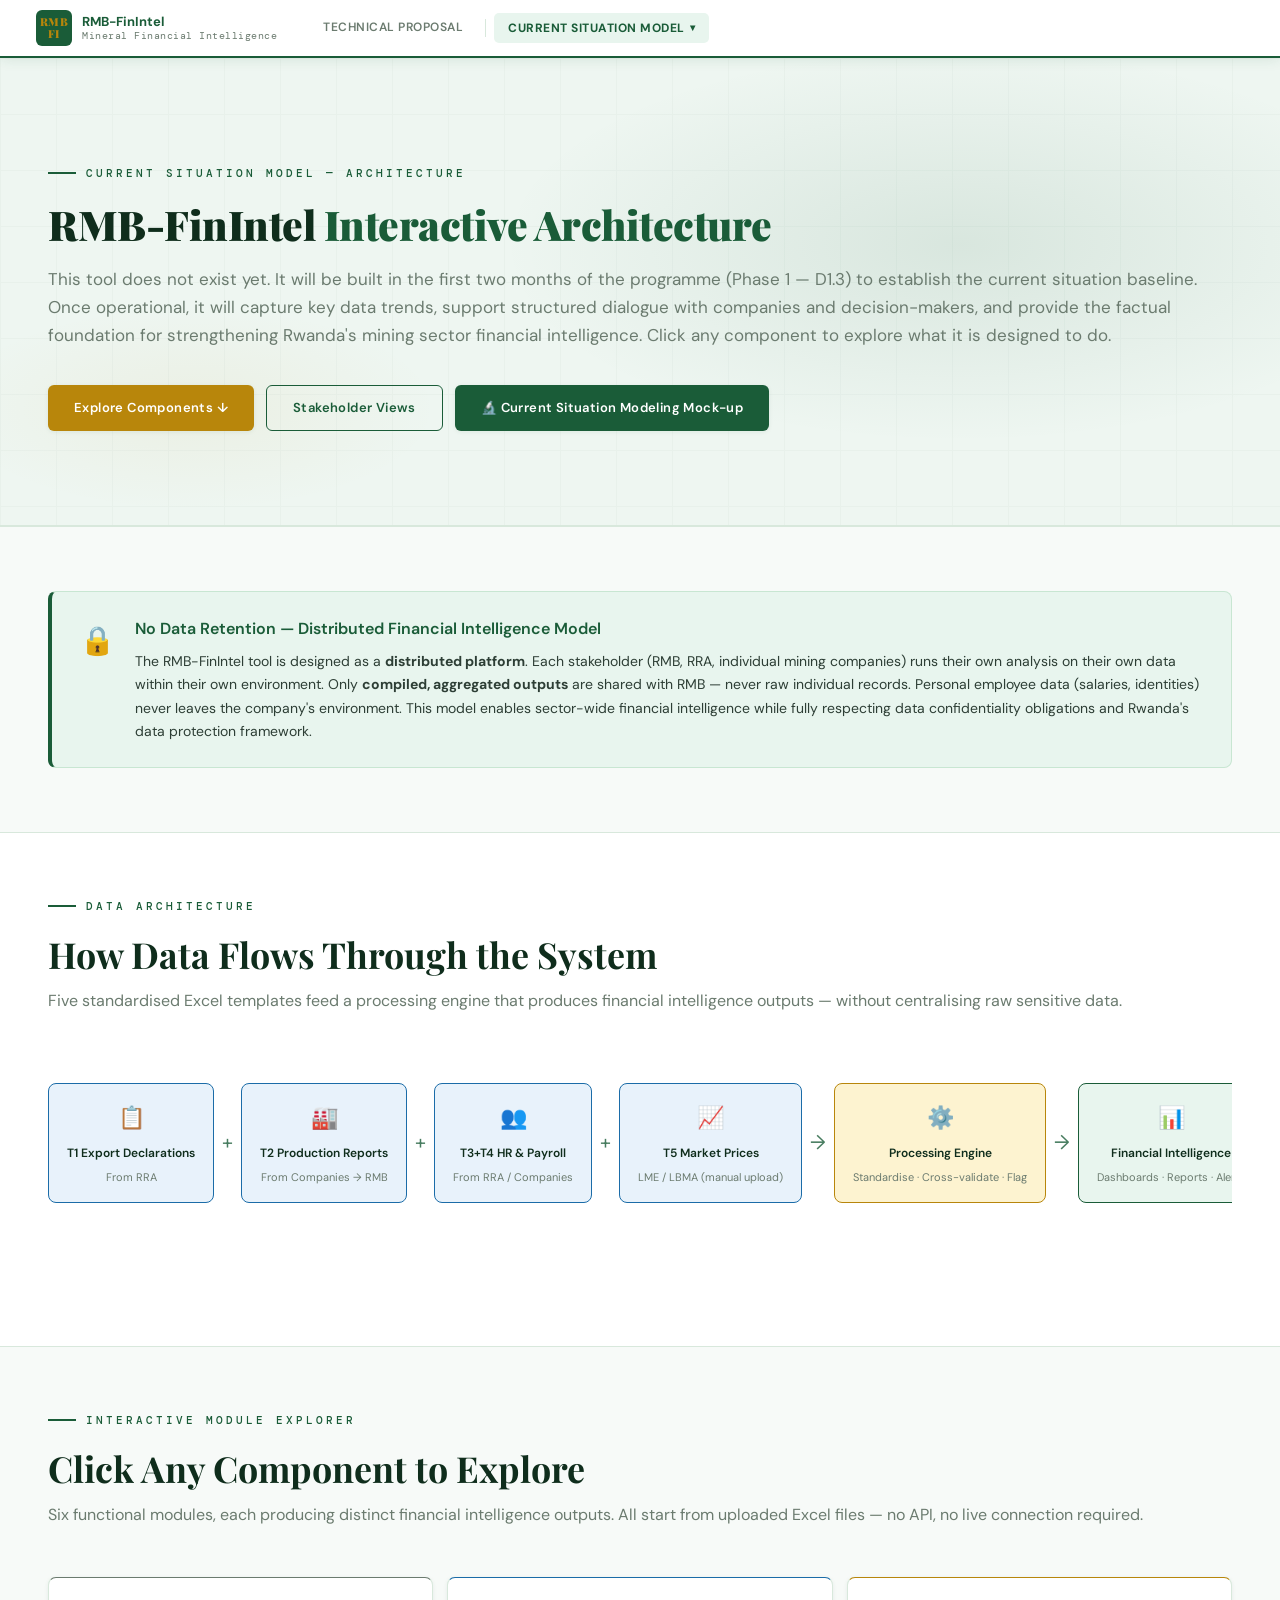
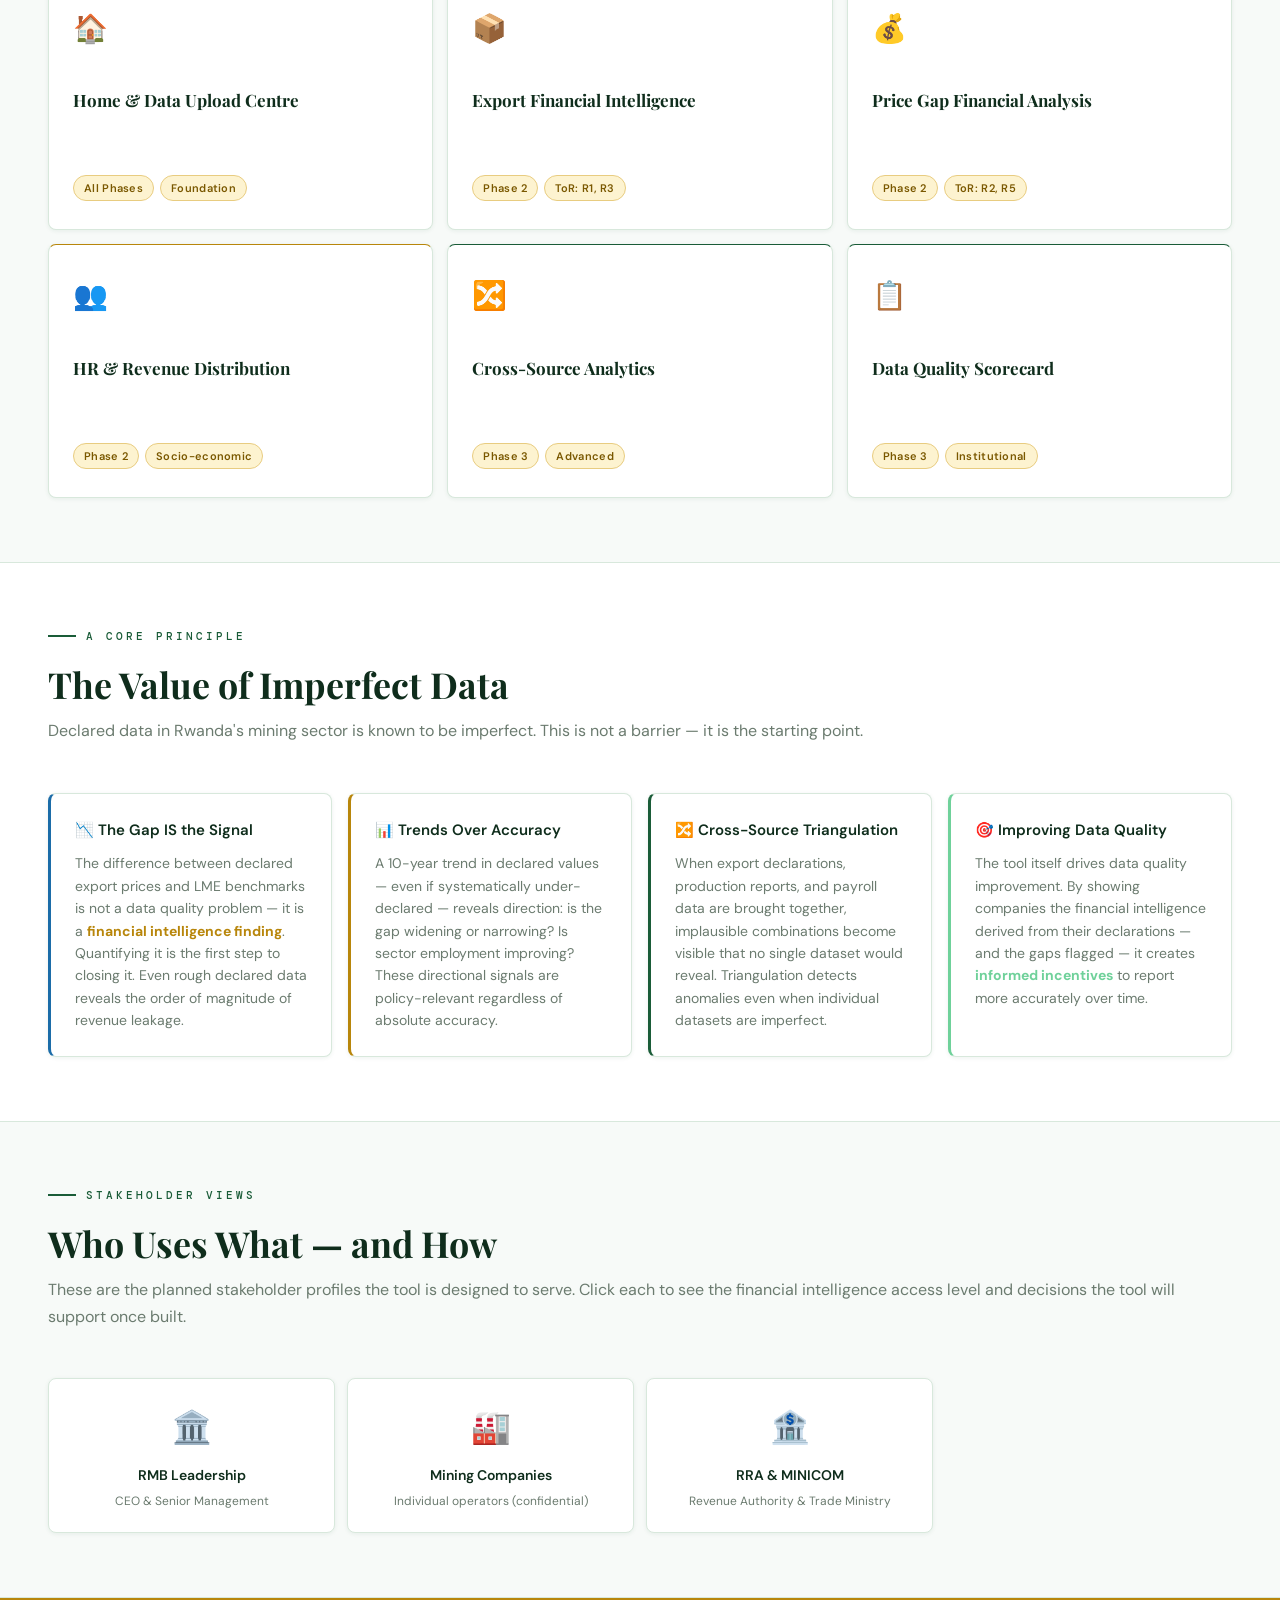
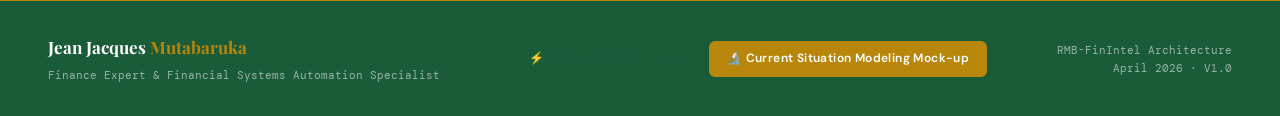
==== commit 6806b050: "Add files via upload" ====
--- a/architecture.html
+++ b/architecture.html
@@ -208,13 +208,17 @@
     </div>
   </div>
   <div class="nav-links">
-    <a href="index.html">Proposal</a>
+    <a href="index.html">Technical Proposal</a>
     <div class="nav-divider"></div>
-    <a href="architecture.html" class="active">Architecture</a>
-    <div class="nav-divider"></div>
-    <a href="energy.html">⚡ Energy Module</a>
-    <div class="nav-divider"></div>
-    <a href="demo.html" class="nav-demo">▶ Live Demo</a>
+    <div class="nav-dropdown">
+      <button class="nav-dropdown-trigger active">Current Situation Model</button>
+      <div class="nav-dropdown-menu">
+        <span class="ddm-label">Sub-modules</span>
+        <a href="architecture.html" class="active">🏗 Architecture</a>
+        <a href="energy.html">⚡ Energy Component</a>
+        <a href="demo.html">🔬 Tool Mock-up</a>
+      </div>
+    </div>
   </div>
 </nav>
 
@@ -225,13 +229,13 @@
   <div class="hero-bg-mesh"></div>
   <div class="hero-grid"></div>
   <div class="hero-content">
-    <div class="eyebrow fade-up au-1">Tool Architecture</div>
+    <div class="eyebrow fade-up au-1">Current Situation Model — Architecture</div>
     <h1 class="hero-title fade-up au-2">RMB-FinIntel <span class="accent">Interactive Architecture</span></h1>
-    <p class="hero-lead fade-up au-3">Click any module to explore what it does, what data it uses, what financial intelligence it produces, and which stakeholders benefit — without any data being retained.</p>
+    <p class="hero-lead fade-up au-3">This tool does not exist yet. It will be built in the first two months of the programme (Phase 1 — D1.3) to establish the current situation baseline. Once operational, it will capture key data trends, support structured dialogue with companies and decision-makers, and provide the factual foundation for strengthening Rwanda's mining sector financial intelligence. Click any component to explore what it is designed to do.</p>
     <div style="display:flex;gap:12px;flex-wrap:wrap" class="fade-up au-4">
-      <a href="#modules" class="btn btn-gold">Explore Modules ↓</a>
+      <a href="#modules" class="btn btn-gold">Explore Components ↓</a>
       <a href="#stakeholders" class="btn btn-outline">Stakeholder Views</a>
-      <a href="demo.html" class="btn btn-green">▶ Live Demo</a>
+      <a href="demo.html" class="btn btn-green">🔬 Current Situation Modeling Mock-up</a>
     </div>
   </div>
 </div>
@@ -271,7 +275,7 @@
 <!-- MODULES -->
 <section class="section section-alt" id="modules">
   <div class="eyebrow">Interactive Module Explorer</div>
-  <h2 class="section-title">Click Any Module to Explore</h2>
+  <h2 class="section-title">Click Any Component to Explore</h2>
   <p class="section-lead">Six functional modules, each producing distinct financial intelligence outputs. All start from uploaded Excel files — no API, no live connection required.</p>
 
   <div class="modules-grid" id="mod-grid"></div>
@@ -318,7 +322,7 @@
 <section class="section section-alt" id="stakeholders">
   <div class="eyebrow">Stakeholder Views</div>
   <h2 class="section-title">Who Uses What — and How</h2>
-  <p class="section-lead">Click each stakeholder to see their specific access level, the financial intelligence they receive, and the decisions it supports.</p>
+  <p class="section-lead">These are the planned stakeholder profiles the tool is designed to serve. Click each to see the financial intelligence access level and decisions the tool will support once built.</p>
   <div class="stakeholders" id="sh-grid"></div>
   <div class="sh-detail" id="sh-detail"></div>
 </section>
@@ -330,8 +334,8 @@
     <div class="footer-meta" style="margin-top:5px">Finance Expert &amp; Financial Systems Automation Specialist</div>
   </div>
   <div style="display:flex;gap:12px;align-items:center;flex-wrap:wrap">
-    <a href="energy.html" class="btn btn-outline" style="font-size:12px;padding:8px 18px">⚡ Energy Module →</a>
-    <a href="demo.html" class="btn btn-gold" style="font-size:12px;padding:8px 18px">▶ Live Demo</a>
+    <a href="energy.html" class="btn btn-outline" style="font-size:12px;padding:8px 18px">⚡ Energy Component →</a>
+    <a href="demo.html" class="btn btn-gold" style="font-size:12px;padding:8px 18px">🔬 Current Situation Modeling Mock-up</a>
   </div>
   <div class="footer-meta" style="text-align:right">RMB-FinIntel Architecture<br>April 2026 · V1.0</div>
 </footer>
@@ -429,7 +433,7 @@
 // ── STAKEHOLDERS ──
 const stakeholders=[
   {
-    icon:'🏛️', name:'RMB Leadership', role:'Director General & Senior Management',
+    icon:'🏛️', name:'RMB Leadership', role:'CEO & Senior Management',
     access:['Executive dashboard (read-only)','Quarterly market intelligence reports','Sector-wide anomaly summary','Annual market outlook'],
     decisions:['Royalty and fiscal policy calibration','Sector investment attraction priorities','Regulatory inspection scheduling','Inter-ministerial briefings']
   },
@@ -442,11 +446,6 @@
     icon:'🏦', name:'RRA & MINICOM', role:'Revenue Authority & Trade Ministry',
     access:['Sector-level aggregated outputs only','Cross-source consistency flags (no raw data)','Export destination diversification analysis','Payroll tax contribution trends'],
     decisions:['Tax compliance risk prioritisation','Trade policy alignment','Export certification efficiency','Sector fiscal contribution monitoring']
-  },
-  {
-    icon:'💼', name:'Investors & Banks', role:'FDI investors & local financial institutions',
-    access:['Public investor intelligence hub (curated)','Sector risk profiles (anonymised companies)','ESG compliance status','Market outlook and price scenarios'],
-    decisions:['Investment entry/exit decisions','Mining project financing terms','ESG-linked instrument eligibility','Local bank credit risk assessment']
   },
 ];
 
--- a/shared.css
+++ b/shared.css
@@ -150,3 +150,37 @@
   .stats-bar { gap: 20px; }
   .stat { border: none; margin: 0; padding: 0; min-width: 100px; }
 }
+
+/* NAV DROPDOWN */
+.nav-dropdown { position: relative; display: inline-block; }
+.nav-dropdown-trigger {
+  font-size: 12px; font-weight: 600; letter-spacing: 0.5px; text-transform: uppercase;
+  color: var(--text-muted); text-decoration: none; padding: 7px 14px; border-radius: 5px;
+  transition: all 0.2s; white-space: nowrap; cursor: pointer; display: flex; align-items: center; gap: 5px;
+  background: none; border: none; font-family: var(--font-b);
+}
+.nav-dropdown-trigger:hover { color: var(--g-deep); background: var(--g-pale); }
+.nav-dropdown-trigger.active { color: var(--g-deep); background: var(--g-pale); font-weight: 700; }
+.nav-dropdown-trigger::after { content: '▾'; font-size: 10px; }
+.nav-dropdown-menu {
+  display: none; position: absolute; top: calc(100% + 6px); left: 0;
+  background: #FFFFFF; border: 1px solid var(--border-lt); border-radius: var(--radius);
+  box-shadow: var(--shadow-lg); min-width: 220px; z-index: 500; overflow: hidden;
+}
+.nav-dropdown:hover .nav-dropdown-menu,
+.nav-dropdown:focus-within .nav-dropdown-menu { display: block; }
+.nav-dropdown-menu a {
+  display: block; padding: 10px 18px; font-size: 12px; font-weight: 600;
+  letter-spacing: 0.4px; text-transform: uppercase; color: var(--text-muted);
+  text-decoration: none; transition: all 0.15s; border-bottom: 1px solid var(--border-lt);
+  white-space: nowrap;
+}
+.nav-dropdown-menu a:last-child { border-bottom: none; }
+.nav-dropdown-menu a:hover { color: var(--g-deep); background: var(--g-pale); }
+.nav-dropdown-menu a.active { color: var(--g-deep); background: var(--g-xpale); font-weight: 700; }
+.nav-dropdown-menu .ddm-label {
+  display: block; padding: 8px 18px 4px; font-size: 10px; letter-spacing: 1.5px;
+  text-transform: uppercase; color: var(--text-light); font-family: var(--font-m);
+  border-bottom: 1px solid var(--border-lt); background: var(--surface-1);
+}
+
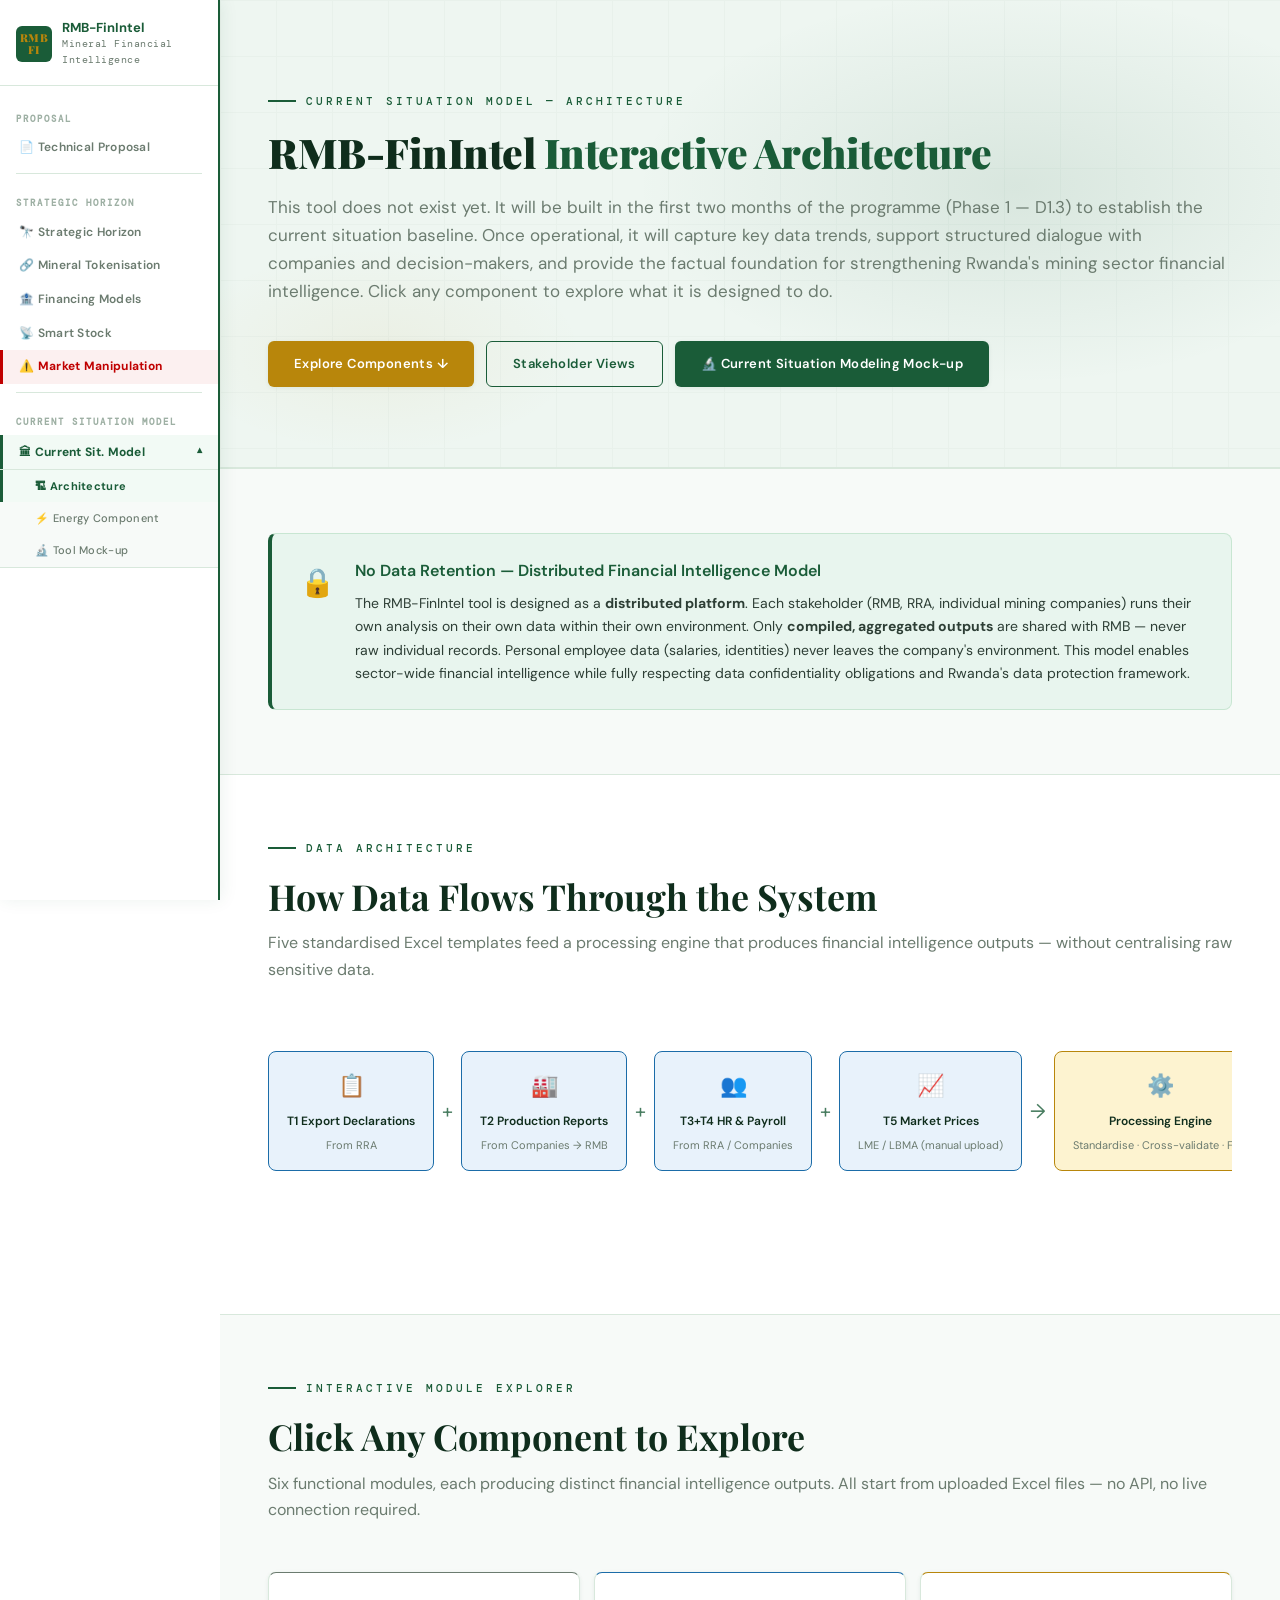
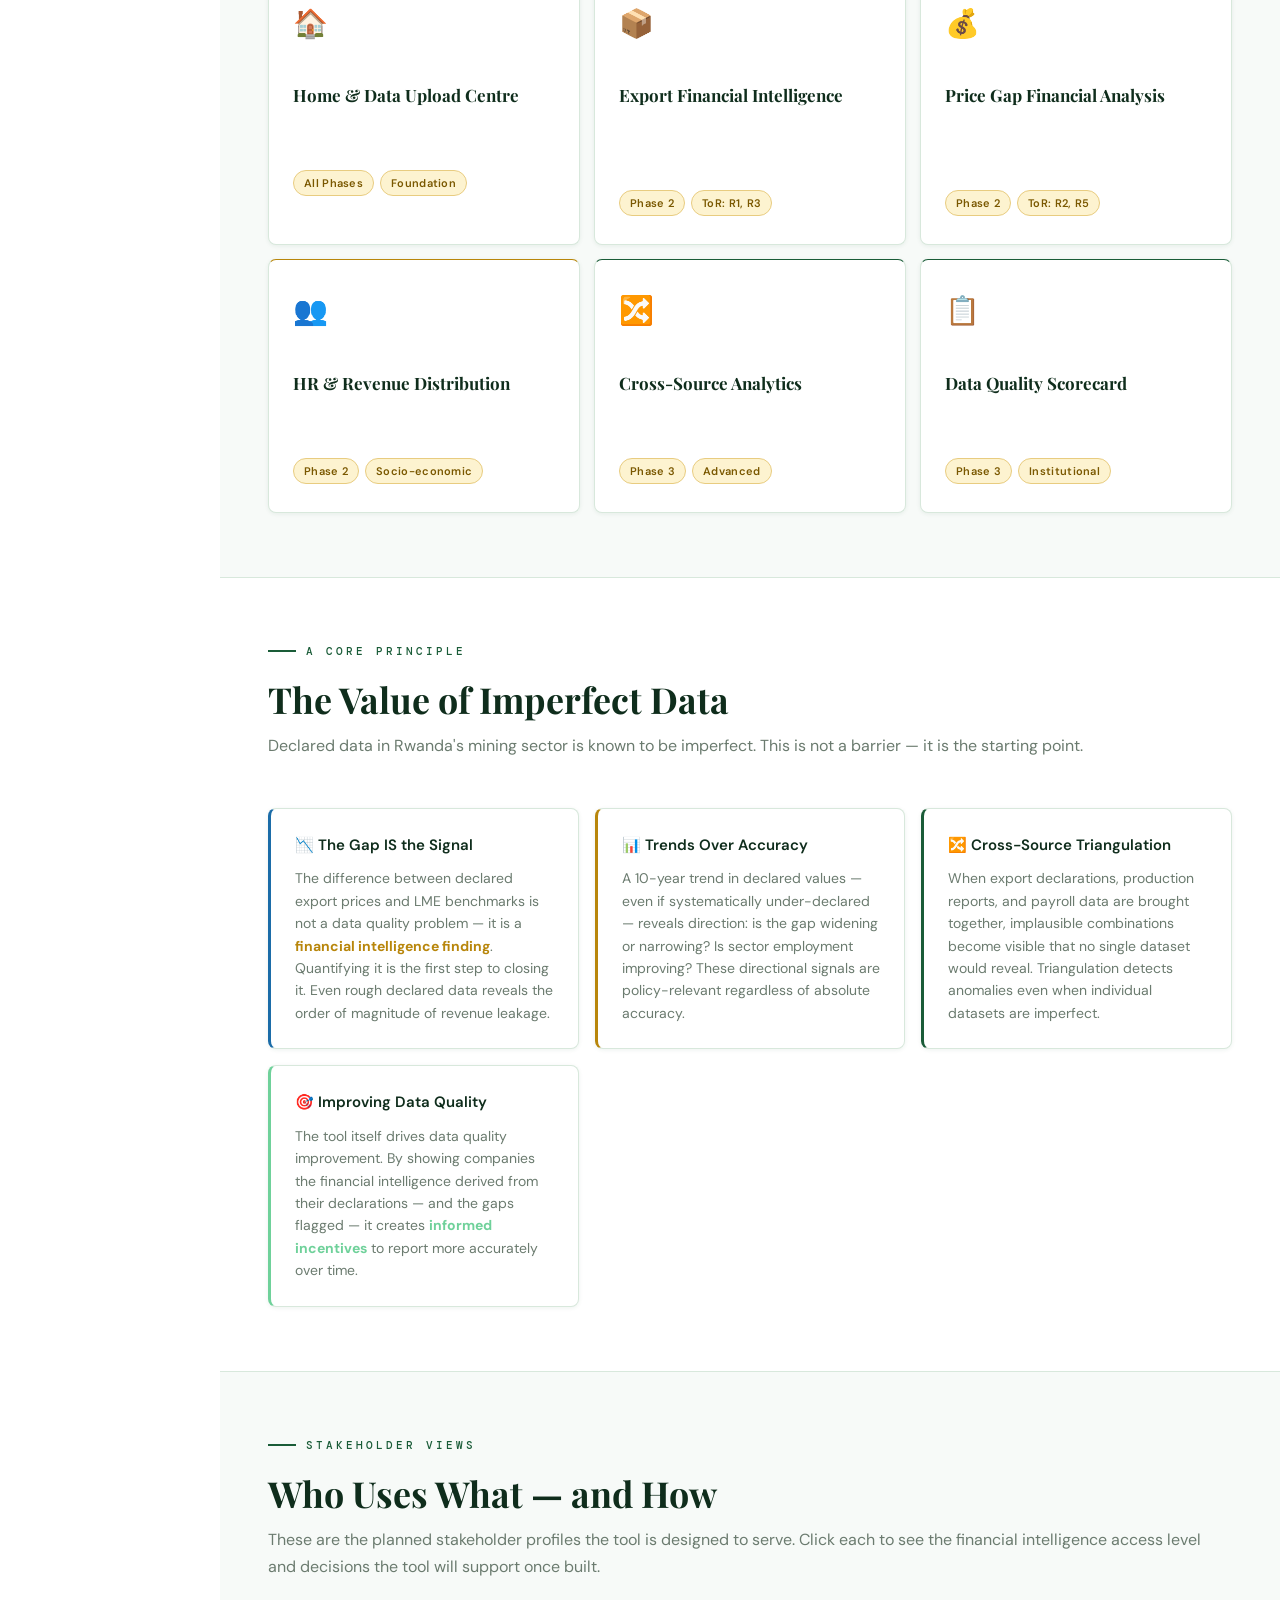
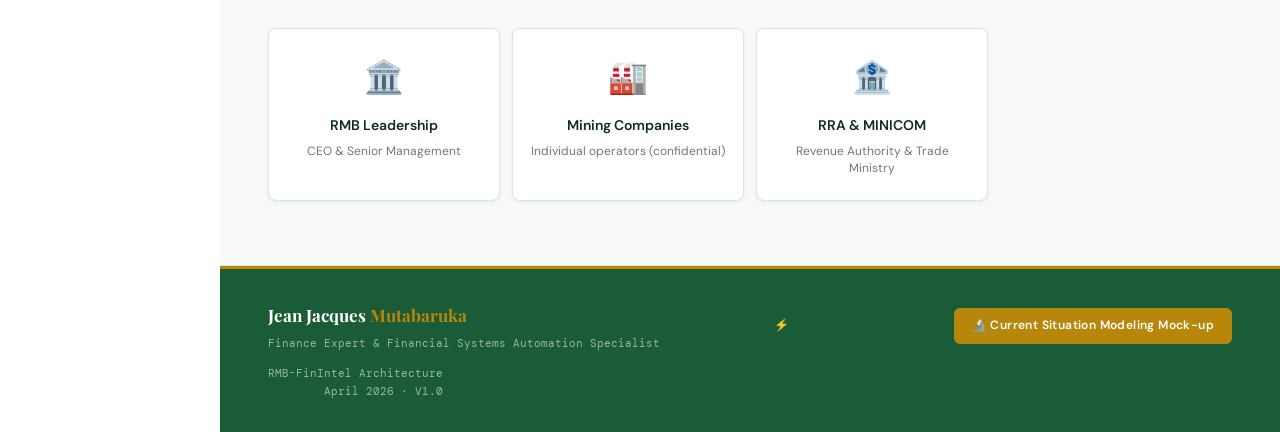
==== commit b8d8a7f4: "Add files via upload" ====
--- a/architecture.html
+++ b/architecture.html
@@ -198,29 +198,50 @@
 </style>
 </head>
 <body>
-
-<nav class="rmb-nav">
-  <div class="nav-logo-block">
-    <div class="nav-logo">RMB<br>FI</div>
-    <div class="nav-brand-text">
-      <div class="nav-brand-main">RMB-FinIntel</div>
-      <div class="nav-brand-sub">Mineral Financial Intelligence</div>
-    </div>
-  </div>
-  <div class="nav-links">
-    <a href="index.html">Technical Proposal</a>
-    <div class="nav-divider"></div>
-    <div class="nav-dropdown">
-      <button class="nav-dropdown-trigger active">Current Situation Model</button>
-      <div class="nav-dropdown-menu">
-        <span class="ddm-label">Sub-modules</span>
-        <a href="architecture.html" class="active">🏗 Architecture</a>
-        <a href="energy.html">⚡ Energy Component</a>
-        <a href="demo.html">🔬 Tool Mock-up</a>
-      </div>
-    </div>
-  </div>
-</nav>
+<aside class="rmb-sidebar" id="rmb-sidebar">
+  <div class="sb-logo-block">
+    <div class="sb-logo">RMB<br>FI</div>
+    <div>
+      <div class="sb-brand-main">RMB-FinIntel</div>
+      <div class="sb-brand-sub">Mineral Financial Intelligence</div>
+    </div>
+  </div>
+  <nav class="sb-nav">
+    <span class="sb-section-label">Proposal</span>
+    <a href="index.html">📄 Technical Proposal</a>
+    <div class="sb-divider"></div>
+    <span class="sb-section-label">Strategic Horizon</span>
+    <a href="index.html#strategic-horizon">🔭 Strategic Horizon</a>
+    <a href="tokenisation.html">🔗 Mineral Tokenisation</a>
+    <a href="financing-models.html">🏦 Financing Models</a>
+    <a href="smart-stock.html">📡 Smart Stock</a>
+    <a href="market-manipulation.html" style="color:#C00000;background:rgba(192,0,0,0.06);border-left-color:#C00000;font-weight:700">⚠️ Market Manipulation</a>
+    <div class="sb-divider"></div>
+    <span class="sb-section-label">Current Situation Model</span>
+    <button class="sb-group-trigger active open" id="sb-csm-trigger" onclick="sbToggle(this)">
+      <span>🏛 Current Sit. Model</span>
+      <span class="sb-arrow">▾</span>
+    </button>
+    <div class="sb-group-items open" id="sb-csm-items">
+      <a href="architecture.html" class="sb-sub active">🏗 Architecture</a>
+      <a href="energy.html" class="sb-sub">⚡ Energy Component</a>
+      <a href="demo.html" class="sb-sub">🔬 Tool Mock-up</a>
+    </div>
+  </nav>
+</aside>
+
+<!-- Mobile top bar -->
+<div class="sb-topbar">
+  <div class="sb-topbar-logo">RMB<br>FI</div>
+  <div class="sb-topbar-title">RMB-FinIntel</div>
+  <button class="sb-hamburger" id="sb-hbg" onclick="sbMobileToggle()" aria-label="Menu">
+    <span></span><span></span><span></span>
+  </button>
+</div>
+<div class="sb-overlay" id="sb-overlay" onclick="sbMobileClose()"></div>
+
+
+
 
 <div class="page-wrap">
 
--- a/shared.css
+++ b/shared.css
@@ -32,6 +32,7 @@
   --font-b: 'DM Sans', sans-serif;
   --font-m: 'DM Mono', monospace;
   --nav-h:  58px;
+  --sidebar-w: 220px;
   --radius: 8px;
   --shadow-sm: 0 1px 4px rgba(26,92,56,0.08);
   --shadow-md: 0 4px 16px rgba(26,92,56,0.12);
@@ -39,7 +40,7 @@
 }
 
 *, *::before, *::after { box-sizing: border-box; margin: 0; padding: 0; }
-html { scroll-behavior: smooth; font-size: 16px; }
+html { scroll-behavior: smooth; font-size: 16px; overflow-x: hidden; max-width: 100vw; }
 body { font-family: var(--font-b); background: var(--page-bg); color: var(--text-body); overflow-x: hidden; line-height: 1.65; }
 ::-webkit-scrollbar { width: 5px; }
 ::-webkit-scrollbar-track { background: var(--surface-1); }
@@ -53,6 +54,7 @@
   backdrop-filter: blur(12px); border-bottom: 2px solid var(--g-deep);
   box-shadow: 0 2px 12px rgba(26,92,56,0.1);
   display: flex; align-items: center; padding: 0 36px; gap: 0;
+  overflow: hidden;
 }
 .nav-logo-block { display: flex; align-items: center; gap: 10px; margin-right: 32px; flex-shrink: 0; }
 .nav-logo { width: 36px; height: 36px; background: var(--g-deep); border-radius: 6px; display: flex; align-items: center; justify-content: center; font-family: var(--font-d); font-weight: 900; font-size: 11px; color: var(--gold); letter-spacing: 0.3px; line-height: 1.1; text-align: center; }
@@ -68,7 +70,7 @@
 .nav-divider { width: 1px; height: 18px; background: var(--border-lt); margin: 0 6px; }
 
 /* PAGE */
-.page-wrap { padding-top: var(--nav-h); min-height: 100vh; }
+.page-wrap { padding-top: 0; padding-left: var(--sidebar-w); min-height: 100vh; }
 
 /* HERO */
 .hero { position: relative; overflow: hidden; padding: 60px 48px 48px; display: flex; flex-direction: column; justify-content: center; background: var(--surface-2); border-bottom: 1px solid var(--border-lt); }
@@ -142,9 +144,85 @@
 .au-1{animation-delay:0.1s} .au-2{animation-delay:0.2s} .au-3{animation-delay:0.3s} .au-4{animation-delay:0.4s} .au-5{animation-delay:0.5s}
 
 /* RESPONSIVE */
+
+/* ── HAMBURGER MENU (mobile) ──────────────────────────────────────────── */
+.nav-hamburger {
+  display: none;
+  flex-direction: column;
+  gap: 5px;
+  cursor: pointer;
+  padding: 8px;
+  margin-left: auto;
+  border: none;
+  background: none;
+  border-radius: 5px;
+  transition: background 0.2s;
+}
+.nav-hamburger:hover { background: var(--g-pale); }
+.nav-hamburger span {
+  display: block;
+  width: 22px;
+  height: 2px;
+  background: var(--g-deep);
+  border-radius: 2px;
+  transition: all 0.25s;
+}
+
+/* Mobile nav panel */
+.nav-mobile-panel {
+  display: none;
+  position: fixed;
+  top: var(--nav-h);
+  left: 0;
+  right: 0;
+  background: rgba(255,255,255,0.98);
+  backdrop-filter: blur(12px);
+  border-bottom: 2px solid var(--g-deep);
+  box-shadow: 0 8px 24px rgba(26,92,56,0.15);
+  z-index: 199;
+  padding: 12px 0;
+  max-height: calc(100vh - var(--nav-h));
+  overflow-y: auto;
+}
+.nav-mobile-panel.open { display: block; }
+.nav-mobile-panel a {
+  display: block;
+  padding: 11px 24px;
+  font-size: 13px;
+  font-weight: 600;
+  letter-spacing: 0.4px;
+  text-transform: uppercase;
+  color: var(--text-muted);
+  text-decoration: none;
+  border-bottom: 1px solid var(--border-lt);
+  transition: all 0.15s;
+}
+.nav-mobile-panel a:last-child { border-bottom: none; }
+.nav-mobile-panel a:hover, .nav-mobile-panel a.active {
+  color: var(--g-deep);
+  background: var(--g-pale);
+}
+.nav-mobile-panel .mob-section-label {
+  display: block;
+  padding: 8px 24px 4px;
+  font-size: 10px;
+  letter-spacing: 1.5px;
+  text-transform: uppercase;
+  color: var(--text-light);
+  font-family: var(--font-m);
+  background: var(--surface-1);
+  border-bottom: 1px solid var(--border-lt);
+}
+
 @media (max-width:860px) {
-  .rmb-nav { padding: 0 16px; }
+  .nav-links { display: none !important; }
+  .nav-hamburger { display: flex; }
+}
+
+@media (max-width:860px) {
+  .rmb-nav { padding: 0 12px; overflow: hidden; }
   .nav-brand-text, .nav-divider { display: none; }
+  .nav-logo-block { margin-right: 8px; }
   .hero, .section { padding: 52px 20px; }
   .rmb-footer { padding: 28px 20px; flex-direction: column; }
   .stats-bar { gap: 20px; }
@@ -183,4 +261,139 @@
   text-transform: uppercase; color: var(--text-light); font-family: var(--font-m);
   border-bottom: 1px solid var(--border-lt); background: var(--surface-1);
 }
-
+/* ============================================================
+   SIDEBAR NAVIGATION  (replaces top nav bar)
+   ============================================================ */
+
+/* ── Sidebar shell ── */
+.rmb-sidebar {
+  position: fixed;
+  top: 0; left: 0; bottom: 0;
+  width: var(--sidebar-w);
+  background: #FFFFFF;
+  border-right: 2px solid var(--g-deep);
+  box-shadow: 2px 0 16px rgba(26,92,56,0.08);
+  z-index: 200;
+  display: flex;
+  flex-direction: column;
+  overflow-y: auto;
+  overflow-x: hidden;
+}
+
+/* ── Logo block ── */
+.sb-logo-block {
+  display: flex; align-items: center; gap: 10px;
+  padding: 20px 16px 16px;
+  border-bottom: 1px solid var(--border-lt);
+  flex-shrink: 0;
+}
+.sb-logo {
+  width: 36px; height: 36px;
+  background: var(--g-deep); border-radius: 6px;
+  display: flex; align-items: center; justify-content: center;
+  font-family: var(--font-d); font-weight: 900; font-size: 11px;
+  color: var(--gold); letter-spacing: 0.3px; line-height: 1.1;
+  text-align: center; flex-shrink: 0;
+}
+.sb-brand-main { font-size: 13px; font-weight: 700; color: var(--g-deep); line-height: 1.2; }
+.sb-brand-sub  { font-size: 10px; color: var(--text-muted); font-family: var(--font-m); letter-spacing: 0.5px; }
+
+/* ── Nav links ── */
+.sb-nav { flex: 1; padding: 12px 0 20px; display: flex; flex-direction: column; }
+
+.sb-section-label {
+  display: block; padding: 14px 16px 5px;
+  font-size: 9px; letter-spacing: 2px; text-transform: uppercase;
+  color: var(--text-light); font-family: var(--font-m); font-weight: 600;
+}
+
+.sb-nav a {
+  display: flex; align-items: center; gap: 8px;
+  padding: 9px 16px;
+  font-size: 12px; font-weight: 600; letter-spacing: 0.3px;
+  color: var(--text-muted); text-decoration: none;
+  border-left: 3px solid transparent;
+  transition: all 0.18s; line-height: 1.3;
+}
+.sb-nav a:hover { color: var(--g-deep); background: var(--g-pale); border-left-color: var(--g-lt); }
+.sb-nav a.active { color: var(--g-deep); background: var(--g-xpale); border-left-color: var(--g-deep); font-weight: 700; }
+
+/* Sub-items */
+.sb-nav a.sb-sub { padding-left: 32px; font-size: 11px; font-weight: 500; }
+.sb-nav a.sb-sub.active { color: var(--g-deep); background: var(--g-xpale); border-left-color: var(--g-deep); font-weight: 700; }
+
+/* Collapsible group trigger */
+.sb-group-trigger {
+  display: flex; align-items: center; justify-content: space-between;
+  padding: 9px 16px;
+  font-size: 12px; font-weight: 600; letter-spacing: 0.3px;
+  color: var(--text-muted); cursor: pointer;
+  border: none; border-left: 3px solid transparent;
+  width: 100%; text-align: left;
+  background: none; font-family: var(--font-b);
+  transition: all 0.18s;
+}
+.sb-group-trigger:hover { color: var(--g-deep); background: var(--g-pale); border-left-color: var(--g-lt); }
+.sb-group-trigger.active { color: var(--g-deep); background: var(--g-xpale); border-left-color: var(--g-deep); font-weight: 700; }
+.sb-group-trigger .sb-arrow { font-size: 10px; transition: transform 0.22s; flex-shrink: 0; }
+.sb-group-trigger.open .sb-arrow { transform: rotate(180deg); }
+
+.sb-group-items { display: none; background: var(--surface-1); border-top: 1px solid var(--border-lt); border-bottom: 1px solid var(--border-lt); }
+.sb-group-items.open { display: block; }
+
+/* Sidebar divider */
+.sb-divider { height: 1px; background: var(--border-lt); margin: 8px 16px; }
+
+/* ── Mobile top bar ── */
+.sb-topbar {
+  display: none; position: fixed;
+  top: 0; left: 0; right: 0; height: 52px;
+  background: rgba(255,255,255,0.97); backdrop-filter: blur(12px);
+  border-bottom: 2px solid var(--g-deep);
+  box-shadow: 0 2px 12px rgba(26,92,56,0.1);
+  z-index: 201; align-items: center; padding: 0 14px; gap: 12px;
+}
+.sb-topbar-logo {
+  width: 32px; height: 32px; background: var(--g-deep); border-radius: 5px;
+  display: flex; align-items: center; justify-content: center;
+  font-family: var(--font-d); font-weight: 900; font-size: 10px;
+  color: var(--gold); line-height: 1.1; text-align: center; flex-shrink: 0;
+}
+.sb-topbar-title { font-size: 13px; font-weight: 700; color: var(--g-deep); flex: 1; }
+.sb-hamburger {
+  display: flex; flex-direction: column; gap: 4px;
+  cursor: pointer; padding: 7px; border: none;
+  background: none; border-radius: 5px; transition: background 0.2s;
+}
+.sb-hamburger:hover { background: var(--g-pale); }
+.sb-hamburger span { display: block; width: 20px; height: 2px; background: var(--g-deep); border-radius: 2px; transition: all 0.25s; }
+
+/* Mobile overlay */
+.sb-overlay {
+  display: none; position: fixed;
+  top: 52px; left: 0; right: 0; bottom: 0;
+  background: rgba(0,0,0,0.35); z-index: 199;
+}
+.sb-overlay.open { display: block; }
+
+/* ── RESPONSIVE ── */
+@media (max-width: 860px) {
+  :root { --sidebar-w: 0px; }
+
+  .rmb-sidebar {
+    width: 240px;
+    transform: translateX(-100%);
+    transition: transform 0.28s cubic-bezier(0.4,0,0.2,1);
+    top: 52px;
+    z-index: 200;
+  }
+  .rmb-sidebar.mob-open { transform: translateX(0); }
+
+  .sb-topbar { display: flex; }
+
+  .page-wrap { padding-left: 0; padding-top: 52px; }
+  .hero, .section { padding: 40px 20px; }
+  .rmb-footer { padding: 28px 20px; flex-direction: column; }
+  .stats-bar { gap: 20px; }
+  .stat { border: none; margin: 0; padding: 0; min-width: 100px; }
+}
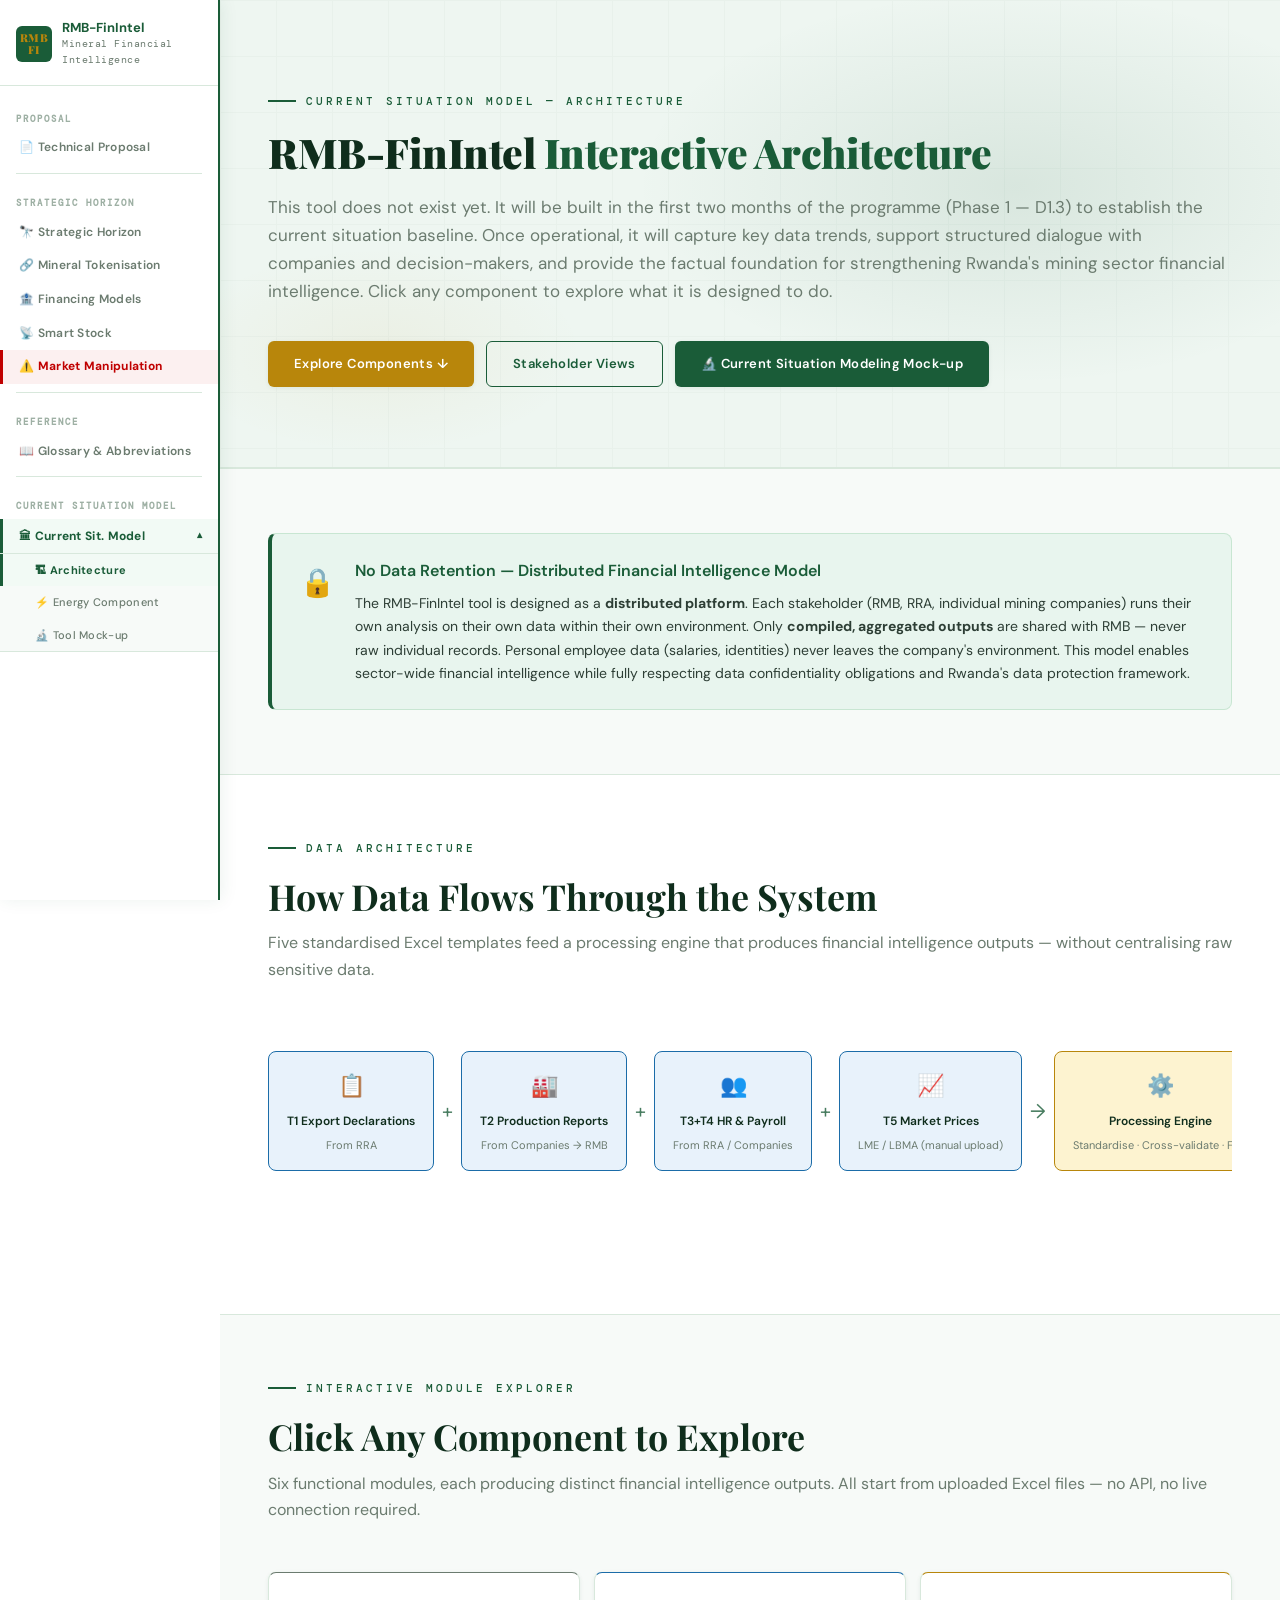
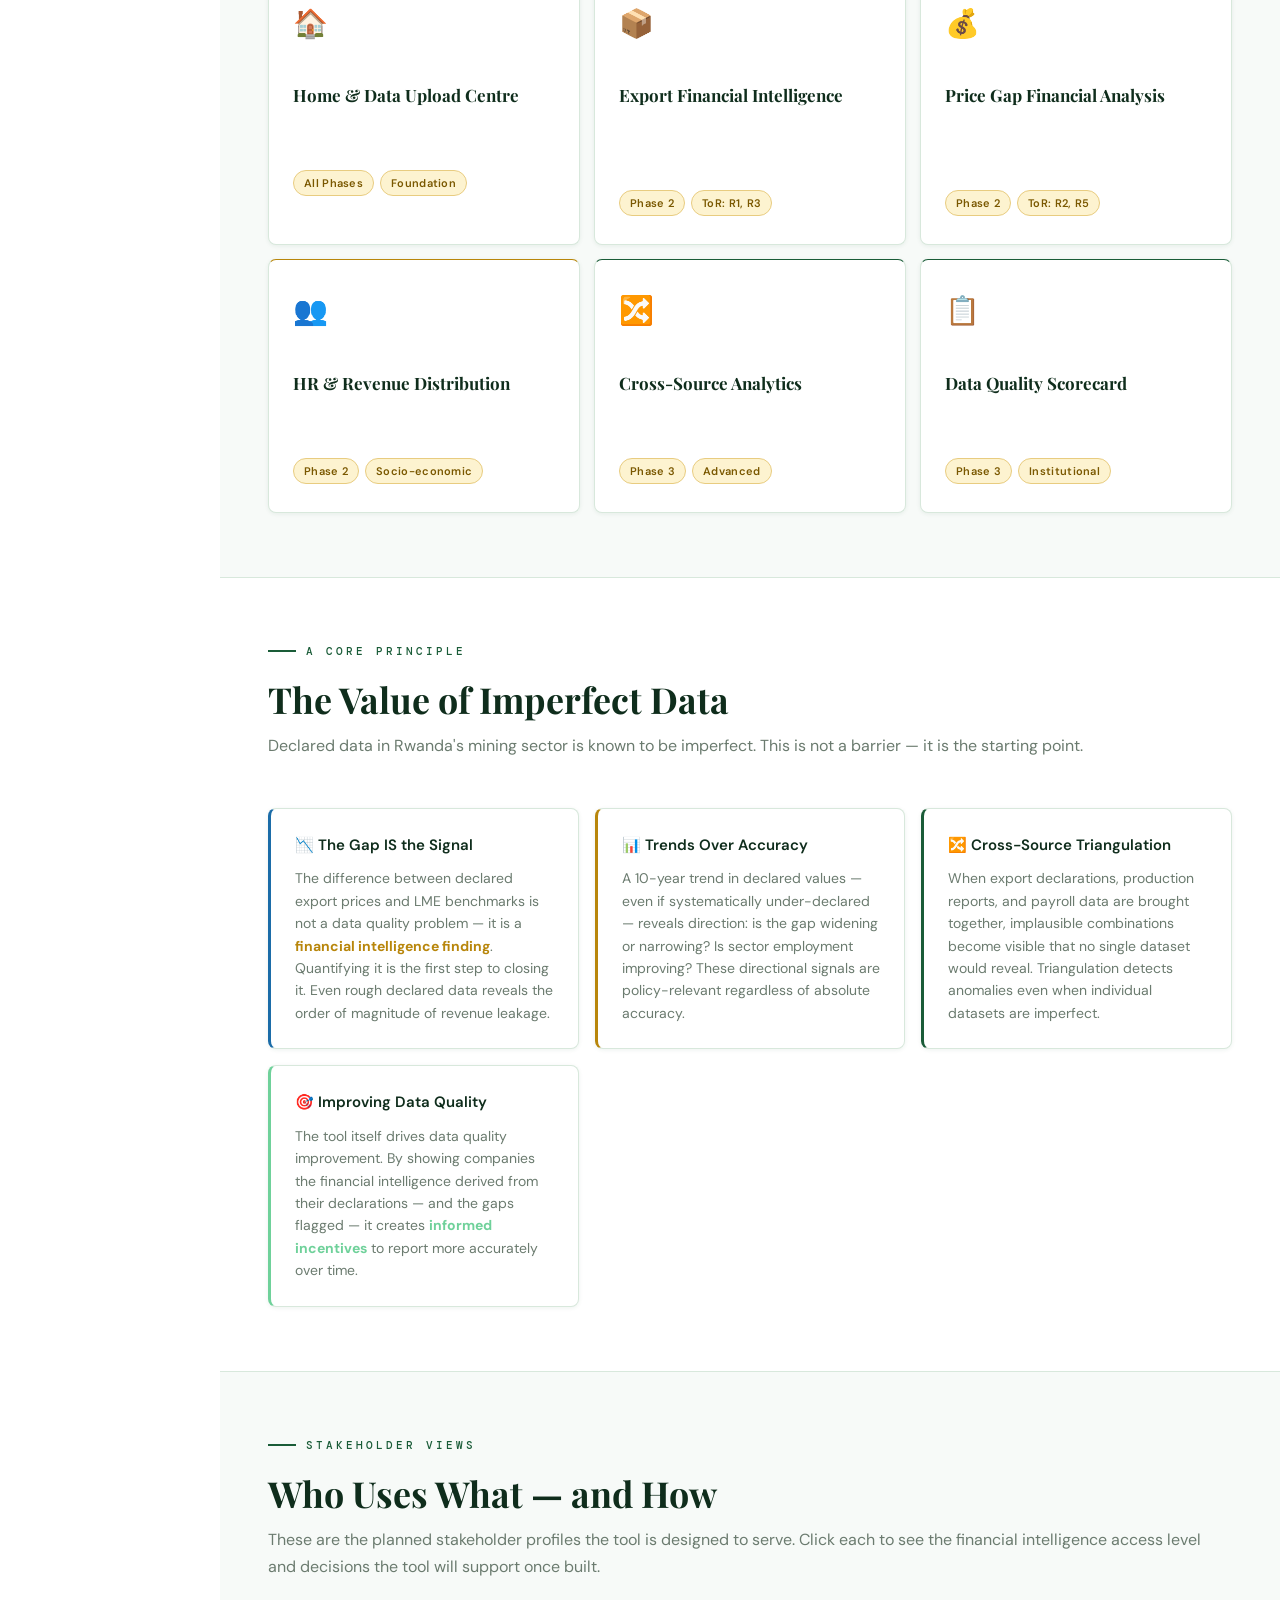
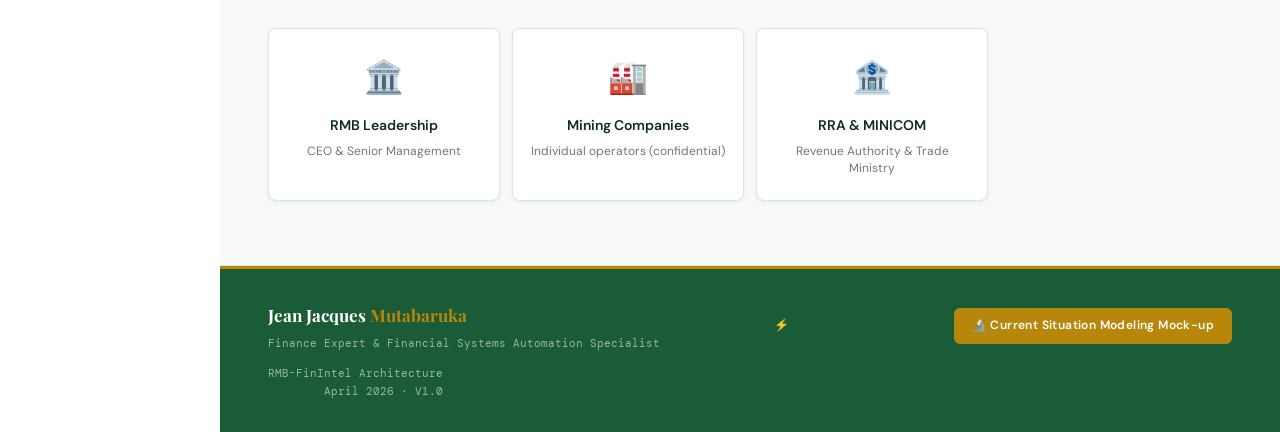
==== commit 8a5bfd7a: "Add files via upload" ====
--- a/architecture.html
+++ b/architecture.html
@@ -217,6 +217,9 @@
     <a href="smart-stock.html">📡 Smart Stock</a>
     <a href="market-manipulation.html" style="color:#C00000;background:rgba(192,0,0,0.06);border-left-color:#C00000;font-weight:700">⚠️ Market Manipulation</a>
     <div class="sb-divider"></div>
+    <span class="sb-section-label">Reference</span>
+    <a href="glossary.html">📖 Glossary &amp; Abbreviations</a>
+    <div class="sb-divider"></div>
     <span class="sb-section-label">Current Situation Model</span>
     <button class="sb-group-trigger active open" id="sb-csm-trigger" onclick="sbToggle(this)">
       <span>🏛 Current Sit. Model</span>
